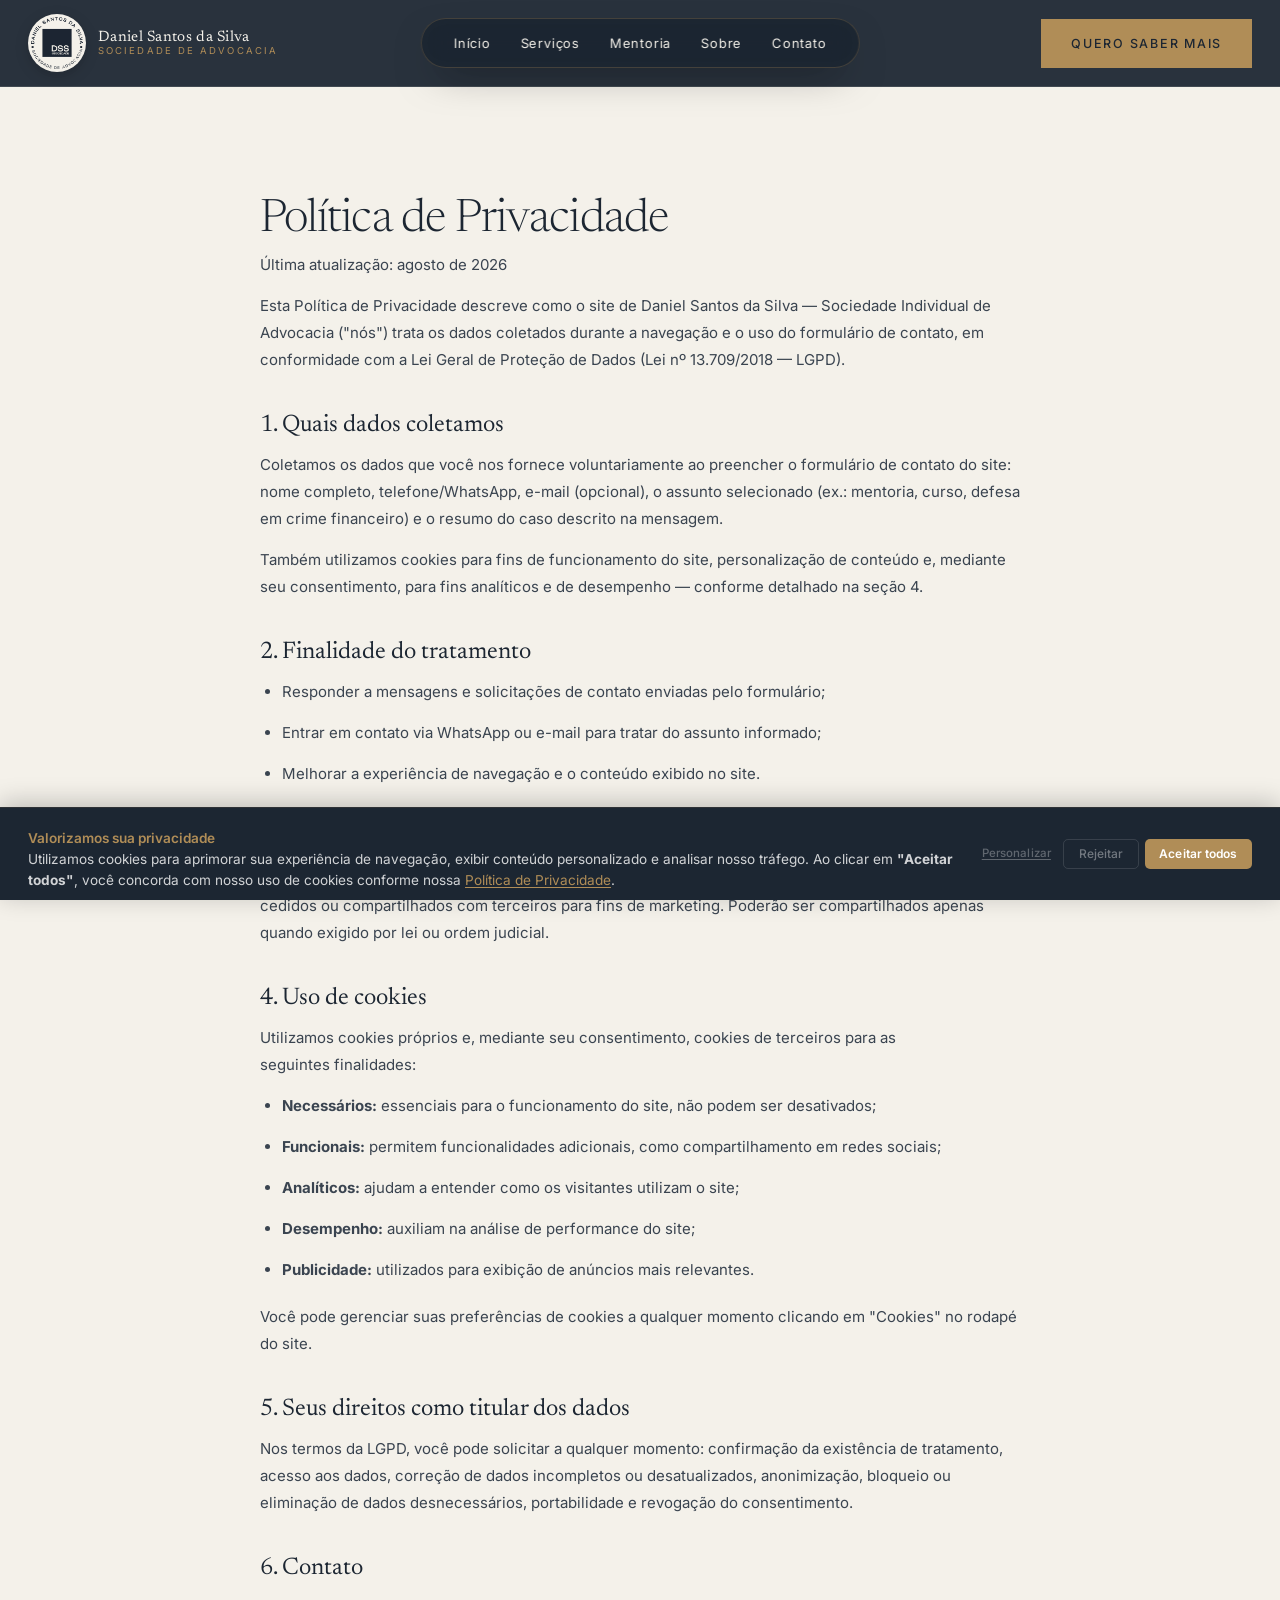
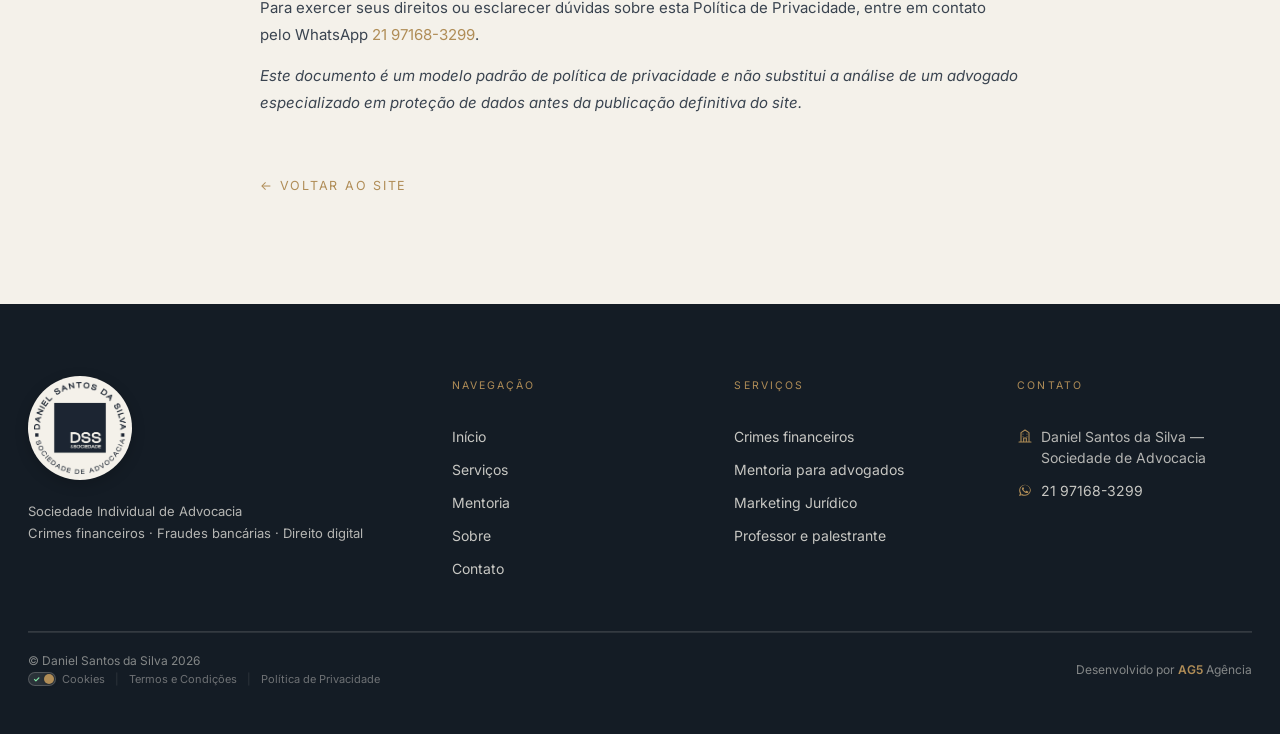
==== politica-de-privacidade.html @ ee77923a "LP Daniel Santos da Silva — versão inicial" ====
<!DOCTYPE html>
<html lang="pt-BR">
<head>
<meta charset="UTF-8">
<meta name="viewport" content="width=device-width, initial-scale=1">
<title>Política de Privacidade — Daniel Santos da Silva</title>
<meta name="description" content="Política de Privacidade e uso de cookies do site de Daniel Santos da Silva, advogado especialista em crimes financeiros.">
<meta name="robots" content="noindex, follow">
<link rel="preconnect" href="https://fonts.googleapis.com">
<link rel="preconnect" href="https://fonts.gstatic.com" crossorigin>
<link href="https://fonts.googleapis.com/css2?family=Newsreader:ital,opsz,wght@0,6..72,300;0,6..72,400;0,6..72,500;1,6..72,300;1,6..72,400&family=Inter:wght@300;400;500;600&display=swap" rel="stylesheet">
<link rel="icon" href="assets/favicon-dr-daniel-santos.ico">
<link rel="stylesheet" href="style.css">
<link rel="stylesheet" href="cookie-banner.css">
<style>
  .legal{padding:var(--pad-y) var(--pad-x);background:var(--paper)}
  .legal__wrap{max-width:760px;margin:0 auto}
  .legal__wrap h1{font-family:var(--serif);font-weight:300;font-size:clamp(30px,4vw,46px);letter-spacing:-.02em;margin:0 0 8px}
  .legal__updated{font-size:12.5px;color:var(--gray);margin:0 0 48px}
  .legal__wrap h2{font-family:var(--serif);font-weight:400;font-size:24px;margin:40px 0 14px}
  .legal__wrap p,.legal__wrap li{font-size:15px;line-height:1.8;color:var(--gray);margin:0 0 14px}
  .legal__wrap ul{padding-left:22px;margin:0 0 20px}
  .legal__wrap a{color:var(--gold)}
  .legal__back{display:inline-block;margin-top:48px;font-size:12.5px;letter-spacing:.14em;text-transform:uppercase;color:var(--gold)}
</style>
</head>
<body>

<header class="nav">
  <div class="nav__inner">
    <a class="brand" href="index.html">
      <span class="brand__mark"><img src="assets/logo-desktop-dr-daniel-santos.webp" alt="DSS &amp; Sociedade de Advocacia"></span>
      <span class="brand__text">
        <span class="brand__name">Daniel Santos da Silva</span>
        <span class="brand__sub">Sociedade de Advocacia</span>
      </span>
    </a>
    <nav class="nav__pill">
      <a href="index.html#topo">Início</a>
      <a href="index.html#servicos">Serviços</a>
      <a href="index.html#grade-mentoria">Mentoria</a>
      <a href="index.html#sobre">Sobre</a>
      <a href="index.html#contato">Contato</a>
    </nav>
    <a class="btn btn--gold-flat nav__cta" href="https://wa.me/5521971683299?text=Ol%C3%A1%2C%20vim%20atrav%C3%A9s%20do%20site%20e%20gostaria%20de%20saber%20mais." target="_blank" rel="noopener"><span>Quero saber mais</span></a>
    <button class="nav__toggle" type="button" aria-expanded="false" aria-controls="drawer" aria-label="Abrir menu"><span></span><span></span><span></span></button>
  </div>
</header>

<main>
<section class="legal">
  <div class="legal__wrap">
    <h1>Política de Privacidade</h1>
    <p class="legal__updated">Última atualização: agosto de 2026</p>

    <p>Esta Política de Privacidade descreve como o site de Daniel Santos da Silva — Sociedade Individual de Advocacia ("nós") trata os dados coletados durante a navegação e o uso do formulário de contato, em conformidade com a Lei Geral de Proteção de Dados (Lei nº 13.709/2018 — LGPD).</p>

    <h2>1. Quais dados coletamos</h2>
    <p>Coletamos os dados que você nos fornece voluntariamente ao preencher o formulário de contato do site: nome completo, telefone/WhatsApp, e-mail (opcional), o assunto selecionado (ex.: mentoria, curso, defesa em crime financeiro) e o resumo do caso descrito na mensagem.</p>
    <p>Também utilizamos cookies para fins de funcionamento do site, personalização de conteúdo e, mediante seu consentimento, para fins analíticos e de desempenho — conforme detalhado na seção 4.</p>

    <h2>2. Finalidade do tratamento</h2>
    <ul>
      <li>Responder a mensagens e solicitações de contato enviadas pelo formulário;</li>
      <li>Entrar em contato via WhatsApp ou e-mail para tratar do assunto informado;</li>
      <li>Melhorar a experiência de navegação e o conteúdo exibido no site.</li>
    </ul>

    <h2>3. Compartilhamento de dados</h2>
    <p>Os dados enviados pelo formulário de contato são tratados com sigilo profissional e não são vendidos, cedidos ou compartilhados com terceiros para fins de marketing. Poderão ser compartilhados apenas quando exigido por lei ou ordem judicial.</p>

    <h2>4. Uso de cookies</h2>
    <p>Utilizamos cookies próprios e, mediante seu consentimento, cookies de terceiros para as seguintes finalidades:</p>
    <ul>
      <li><strong>Necessários:</strong> essenciais para o funcionamento do site, não podem ser desativados;</li>
      <li><strong>Funcionais:</strong> permitem funcionalidades adicionais, como compartilhamento em redes sociais;</li>
      <li><strong>Analíticos:</strong> ajudam a entender como os visitantes utilizam o site;</li>
      <li><strong>Desempenho:</strong> auxiliam na análise de performance do site;</li>
      <li><strong>Publicidade:</strong> utilizados para exibição de anúncios mais relevantes.</li>
    </ul>
    <p>Você pode gerenciar suas preferências de cookies a qualquer momento clicando em "Cookies" no rodapé do site.</p>

    <h2>5. Seus direitos como titular dos dados</h2>
    <p>Nos termos da LGPD, você pode solicitar a qualquer momento: confirmação da existência de tratamento, acesso aos dados, correção de dados incompletos ou desatualizados, anonimização, bloqueio ou eliminação de dados desnecessários, portabilidade e revogação do consentimento.</p>

    <h2>6. Contato</h2>
    <p>Para exercer seus direitos ou esclarecer dúvidas sobre esta Política de Privacidade, entre em contato pelo WhatsApp <a href="https://wa.me/5521971683299?text=Ol%C3%A1%2C%20vim%20atrav%C3%A9s%20do%20site%20e%20gostaria%20de%20tirar%20uma%20d%C3%BAvida%20sobre%20meus%20dados." target="_blank" rel="noopener">21 97168-3299</a>.</p>

    <p><em>Este documento é um modelo padrão de política de privacidade e não substitui a análise de um advogado especializado em proteção de dados antes da publicação definitiva do site.</em></p>

    <a class="legal__back" href="index.html">&larr; Voltar ao site</a>
  </div>
</section>
</main>

<footer class="footer">
  <div class="wrap footer__grid">
    <div>
      <span class="brand__mark brand__mark--lg"><img src="assets/logo-desktop-dr-daniel-santos.webp" alt="DSS &amp; Sociedade de Advocacia"></span>
      <p>Sociedade Individual de Advocacia<br>Crimes financeiros · Fraudes bancárias · Direito digital</p>
    </div>
    <div class="footer-list">
      <p class="footer__label">Navegação</p>
      <a href="index.html#topo">Início</a>
      <a href="index.html#servicos">Serviços</a>
      <a href="index.html#grade-mentoria">Mentoria</a>
      <a href="index.html#sobre">Sobre</a>
      <a href="index.html#contato">Contato</a>
    </div>
    <div class="footer-list">
      <p class="footer__label">Serviços</p>
      <a href="index.html#servicos">Crimes financeiros</a>
      <a href="index.html#servicos">Mentoria para advogados</a>
      <a href="index.html#servicos">Marketing Jurídico</a>
      <a href="index.html#servicos">Professor e palestrante</a>
    </div>
    <div class="footer-contact">
      <p class="footer__label">Contato</p>
      <span class="footer-contact__item">
        <svg width="16" height="16" viewBox="0 0 24 24" fill="none" stroke="currentColor" stroke-width="1.6" stroke-linecap="round" stroke-linejoin="round" aria-hidden="true"><path d="M3 21h18M6 21V7l6-4 6 4v14M10 21v-6h4v6M9 9h.01M15 9h.01M9 13h.01M15 13h.01"/></svg>
        <span>Daniel Santos da Silva — Sociedade de Advocacia</span>
      </span>
      <a class="footer-contact__item" href="https://wa.me/5521971683299?text=Ol%C3%A1%2C%20vim%20atrav%C3%A9s%20do%20site%20e%20gostaria%20de%20agendar%20uma%20consulta%20jur%C3%ADdica." target="_blank" rel="noopener">
        <svg width="16" height="16" viewBox="0 0 24 24" fill="currentColor" aria-hidden="true"><path d="M17.6 6.3A8.7 8.7 0 0 0 12 4a8.8 8.8 0 0 0-7.6 13.2L3 21l3.9-1.3A8.8 8.8 0 0 0 12 20.7 8.7 8.7 0 0 0 20.7 12a8.7 8.7 0 0 0-3.1-5.7Zm-5.6 13a7.3 7.3 0 0 1-3.7-1l-.3-.2-2.2.7.7-2.1-.2-.3a7.3 7.3 0 1 1 5.7 2.9Zm4-5.5c-.2-.1-1.3-.6-1.5-.7-.2-.1-.3-.1-.5.1l-.7.8c-.1.2-.3.2-.5.1a6 6 0 0 1-1.8-1.1 6.6 6.6 0 0 1-1.2-1.5c-.1-.2 0-.4.1-.5l.4-.4.2-.4v-.4l-.7-1.6c-.2-.4-.4-.4-.5-.4h-.5c-.2 0-.4.1-.6.3-.2.2-.8.8-.8 1.9s.8 2.2 1 2.4c.1.1 1.7 2.6 4.1 3.6.6.2 1 .4 1.4.5.6.2 1.1.1 1.5.1.5-.1 1.3-.5 1.5-1 .2-.5.2-.9.1-1l-.4-.2Z"/></svg>
        <span>21 97168-3299</span>
      </a>
    </div>
  </div>
  <div class="wrap footer__credits">
    <div class="footer-credits-left">
      <span class="footer__copyright">© Daniel Santos da Silva 2026</span>
      <div class="footer-legal-links">
        <a href="#" id="ck-prefs-link" class="footer__cookie">
          <span id="cookie-toggle" class="footer__cookie-toggle active" aria-hidden="true">
            <span class="footer__cookie-check">✓</span>
            <span class="footer__cookie-cross">✕</span>
            <span id="cookie-toggle-dot" class="footer__cookie-dot"></span>
          </span>
          Cookies
        </a>
        <span class="footer-legal-sep" aria-hidden="true">|</span>
        <a href="termos-e-condicoes.html">Termos e Condições</a>
        <span class="footer-legal-sep" aria-hidden="true">|</span>
        <a href="politica-de-privacidade.html">Política de Privacidade</a>
      </div>
    </div>
    <div class="footer-credits-right">Desenvolvido por <a href="https://www.ag5agencia.com.br" target="_blank" rel="noopener">AG5</a> Agência</div>
  </div>
</footer>

<div class="drawer-overlay" id="drawer-overlay" hidden></div>
<aside class="drawer" id="drawer" aria-hidden="true">
  <div class="drawer__head">
    <span class="brand__mark"><img src="assets/logo-desktop-dr-daniel-santos.webp" alt="DSS &amp; Sociedade de Advocacia"></span>
    <button class="drawer__close" type="button" aria-label="Fechar menu">&times;</button>
  </div>
  <nav class="drawer__menu">
    <a href="index.html#topo">Início</a>
    <a href="index.html#servicos">Serviços</a>
    <a href="index.html#grade-mentoria">Mentoria</a>
    <a href="index.html#sobre">Sobre</a>
    <a href="index.html#contato">Contato</a>
    <a class="btn btn--gold drawer__cta" href="https://wa.me/5521971683299?text=Ol%C3%A1%2C%20vim%20atrav%C3%A9s%20do%20site%20e%20gostaria%20de%20saber%20mais." target="_blank" rel="noopener">Quero saber mais</a>
  </nav>
</aside>

<div id="ck-banner" class="ck-banner" role="dialog" aria-modal="true" aria-label="Aviso de cookies" aria-live="polite" aria-hidden="true">
  <div class="ck-banner__inner">
    <div class="ck-banner__content">
      <h2 class="ck-banner__title">Valorizamos sua privacidade</h2>
      <p class="ck-banner__text">
        Utilizamos cookies para aprimorar sua experiência de navegação, exibir conteúdo
        personalizado e analisar nosso tráfego. Ao clicar em <strong>"Aceitar todos"</strong>,
        você concorda com nosso uso de cookies conforme nossa
        <a href="politica-de-privacidade.html" class="ck-banner__link">Política de Privacidade</a>.
      </p>
    </div>
    <div class="ck-banner__actions">
      <button id="ck-customize" class="ck-btn ck-btn--ghost">Personalizar</button>
      <button id="ck-reject" class="ck-btn ck-btn--outline">Rejeitar</button>
      <button id="ck-accept-all" class="ck-btn ck-btn--primary">Aceitar todos</button>
    </div>
  </div>
</div>

<div id="ck-modal" class="ck-modal" role="dialog" aria-modal="true" aria-label="Personalizar preferências de cookies" aria-hidden="true">
  <div class="ck-modal__overlay" id="ck-modal-overlay"></div>
  <div class="ck-modal__box">

    <div class="ck-modal__header">
      <h2 class="ck-modal__title">Personalizar preferências de consentimento</h2>
      <button class="ck-modal__close" id="ck-modal-close" aria-label="Fechar modal">
        <svg width="18" height="18" viewBox="0 0 24 24" fill="none" aria-hidden="true">
          <path d="M18 6L6 18M6 6l12 12" stroke="currentColor" stroke-width="2" stroke-linecap="round" stroke-linejoin="round" />
        </svg>
      </button>
    </div>

    <div class="ck-modal__body">
      <p class="ck-modal__intro">
        Utilizamos cookies para ajudar você a navegar com eficiência e executar certas funções.
        Os cookies classificados como <strong>"Necessário"</strong> são essenciais para o
        funcionamento básico do site e não podem ser desativados.
      </p>

      <div class="ck-category">
        <div class="ck-category__header">
          <div class="ck-category__info">
            <h3 class="ck-category__name">Necessário</h3>
            <p class="ck-category__desc">Essenciais para o funcionamento do site. Não armazenam dados pessoalmente identificáveis.</p>
          </div>
          <span class="ck-category__badge">Sempre ativo</span>
        </div>
      </div>

      <div class="ck-category">
        <div class="ck-category__header">
          <div class="ck-category__info">
            <h3 class="ck-category__name">Funcional</h3>
            <p class="ck-category__desc">Ajudam a executar funcionalidades como compartilhamento em mídia social e recursos de terceiros.</p>
          </div>
          <label class="ck-toggle" aria-label="Ativar cookies funcionais">
            <input type="checkbox" id="ck-functional" name="functional">
            <span class="ck-toggle__slider"></span>
          </label>
        </div>
      </div>

      <div class="ck-category">
        <div class="ck-category__header">
          <div class="ck-category__info">
            <h3 class="ck-category__name">Analítico</h3>
            <p class="ck-category__desc">Usados para entender como os visitantes interagem com o site (visitantes, taxa de rejeição, etc.).</p>
          </div>
          <label class="ck-toggle" aria-label="Ativar cookies analíticos">
            <input type="checkbox" id="ck-analytics" name="analytics">
            <span class="ck-toggle__slider"></span>
          </label>
        </div>
      </div>

      <div class="ck-category">
        <div class="ck-category__header">
          <div class="ck-category__info">
            <h3 class="ck-category__name">Desempenho</h3>
            <p class="ck-category__desc">Analisam índices de desempenho do site para oferecer melhor experiência ao visitante.</p>
          </div>
          <label class="ck-toggle" aria-label="Ativar cookies de desempenho">
            <input type="checkbox" id="ck-performance" name="performance">
            <span class="ck-toggle__slider"></span>
          </label>
        </div>
      </div>

      <div class="ck-category">
        <div class="ck-category__header">
          <div class="ck-category__info">
            <h3 class="ck-category__name">Publicidade</h3>
            <p class="ck-category__desc">Entregam anúncios personalizados com base nas páginas visitadas anteriormente.</p>
          </div>
          <label class="ck-toggle" aria-label="Ativar cookies de publicidade">
            <input type="checkbox" id="ck-advertising" name="advertising">
            <span class="ck-toggle__slider"></span>
          </label>
        </div>
      </div>

    </div>

    <div class="ck-modal__footer">
      <button id="ck-modal-reject" class="ck-btn ck-btn--outline">Rejeitar</button>
      <button id="ck-modal-save" class="ck-btn ck-btn--ghost">Salvar Preferências</button>
      <button id="ck-modal-accept-all" class="ck-btn ck-btn--primary">Aceitar todos</button>
    </div>

  </div>
</div>

<div class="obj-modal" id="obj-modal" aria-hidden="true">
  <div class="obj-modal__overlay" id="obj-modal-overlay"></div>
  <div class="obj-modal__box" role="dialog" aria-modal="true" aria-labelledby="obj-modal-q">
    <button class="obj-modal__close" id="obj-modal-close" aria-label="Fechar">
      <svg viewBox="0 0 24 24" fill="none" stroke="currentColor" stroke-width="2" stroke-linecap="round" width="16" height="16" aria-hidden="true"><path d="M18 6L6 18M6 6l12 12"/></svg>
    </button>
    <span class="obj-modal__mark" aria-hidden="true">?</span>
    <p class="obj-modal__q" id="obj-modal-q"></p>
    <span class="obj-modal__lbl">Resposta direta</span>
    <p class="obj-modal__a" id="obj-modal-a"></p>
  </div>
</div>

<div class="wa-premium-container">
  <div id="wa-message-bubble" class="wa-bubble">
    <button class="wa-close" id="wa-close-btn" aria-label="Fechar balão de mensagem">
      <svg viewBox="0 0 24 24" fill="none" stroke="currentColor" stroke-width="2.5" stroke-linecap="round" width="14" height="14" aria-hidden="true"><path d="M18 6L6 18M6 6l12 12"/></svg>
    </button>
    <div class="wa-content">
      <div class="wa-header">
        <div class="wa-avatar-wrapper">
          <img src="assets/daniel-santos-advogado-retrato-perfil-estudio.webp" alt="Dr. Daniel Santos" class="wa-avatar" width="48" height="48">
        </div>
        <div class="wa-info">
          <span class="wa-name">Dr. Daniel Santos</span>
        </div>
      </div>
      <div id="wa-typing" class="wa-typing">
        <span></span><span></span><span></span>
      </div>
      <div id="wa-real-message" class="wa-message-text" style="display:none;">
        <p>Olá! Estamos à disposição para esclarecer suas dúvidas. <strong>Atendimento humanizado.</strong></p>
      </div>
    </div>
  </div>

  <a href="https://wa.me/5521971683299?text=Ol%C3%A1%2C%20vim%20atrav%C3%A9s%20do%20site%20e%20gostaria%20de%20agendar%20uma%20consulta%20jur%C3%ADdica."
     class="wa-float-btn" target="_blank" rel="noopener noreferrer"
     id="wa-main-btn" aria-label="Fale conosco pelo WhatsApp">
    <svg viewBox="0 0 24 24" fill="currentColor" aria-hidden="true" width="30" height="30">
      <path d="M17.472 14.382c-.297-.149-1.758-.867-2.03-.967-.273-.099-.471-.148-.67.15-.197.297-.767.966-.94 1.164-.173.199-.347.223-.644.075-.297-.15-1.255-.463-2.39-1.475-.883-.788-1.48-1.761-1.653-2.059-.173-.297-.018-.458.13-.606.134-.133.298-.347.446-.52.149-.174.198-.298.298-.497.099-.198.05-.371-.025-.52-.075-.149-.669-1.612-.916-2.207-.242-.579-.487-.5-.669-.51-.173-.008-.371-.01-.57-.01-.198 0-.52.074-.792.372-.272.297-1.04 1.016-1.04 2.479 0 1.462 1.065 2.875 1.213 3.074.149.198 2.096 3.2 5.077 4.487.709.306 1.262.489 1.694.625.712.227 1.36.195 1.871.118.571-.085 1.758-.719 2.006-1.413.248-.694.248-1.289.173-1.413-.074-.124-.272-.198-.57-.347m-5.421 7.403h-.004a9.87 9.87 0 01-5.031-1.378l-.361-.214-3.741.982.998-3.648-.235-.374a9.86 9.86 0 01-1.51-5.26c.001-5.45 4.436-9.884 9.888-9.884 2.64 0 5.122 1.03 6.988 2.898a9.825 9.825 0 012.893 6.994c-.003 5.45-4.437 9.884-9.885 9.884m8.413-18.297A11.815 11.815 0 0012.05 0C5.495 0 .16 5.335.157 11.892c0 2.096.547 4.142 1.588 5.945L.057 24l6.305-1.654a11.882 11.882 0 005.683 1.448h.005c6.554 0 11.89-5.335 11.893-11.893a11.821 11.821 0 00-3.48-8.413z"/>
    </svg>
    <span class="wa-badge" id="wa-notification" aria-hidden="true">1</span>
  </a>
</div>

<script src="script.js"></script>
<script src="cookie-banner.js" defer></script>
</body>
</html>
---- style.css ----
:root{
  --ink:#1c2632;
  --ink-deep:#141c25;
  --paper:#F4F1EA;
  --gold:#B08D57;
  --gray:#3A4450;
  --white:#fff;
  --wrap:1280px;
  --pad-y:110px;
  --pad-x:28px;
  --serif:"Newsreader",Georgia,serif;
  --sans:"Inter",system-ui,-apple-system,sans-serif;
  --ease:cubic-bezier(.16,1,.3,1);
}
*,*::before,*::after{box-sizing:border-box}
html{scroll-behavior:smooth;scrollbar-width:thin;scrollbar-color:var(--gold) var(--ink)}
::-webkit-scrollbar{width:10px}
::-webkit-scrollbar-track{background:var(--ink)}
::-webkit-scrollbar-thumb{background:var(--gold);border:2px solid var(--ink);border-radius:999px}
::-webkit-scrollbar-thumb:hover{background:#c9a876}
::-webkit-scrollbar-button{display:none;height:0;width:0}
body{margin:0;background:var(--paper);color:var(--ink);font-family:var(--sans);font-size:16px;-webkit-font-smoothing:antialiased;text-wrap:pretty}
img{max-width:100%;display:block}
a{color:var(--gold);text-decoration:none;transition:color .25s ease}
a:hover{color:#8f6f3f}
::selection{background:var(--gold);color:#fff}
.wrap{max-width:var(--wrap);margin:0 auto;width:100%}

/* ---------- reveal ---------- */
[data-reveal]{opacity:0;transform:translateY(28px);transition:opacity .55s ease-out,transform .55s ease-out;will-change:transform,opacity}
[data-reveal].is-in{opacity:1;transform:none}
@keyframes heroUp{from{opacity:0;transform:translateY(24px)}to{opacity:1;transform:none}}
@keyframes heroImg{from{opacity:0;transform:scale(.96)}to{opacity:1;transform:scale(1)}}
@keyframes heroImgShift{from{opacity:0;transform:translateX(-16%) translateY(26px)}to{opacity:1;transform:translateX(-16%) translateY(0)}}
@keyframes heroSweep{from{transform:translateX(-140%) skewX(-12deg)}to{transform:translateX(220%) skewX(-12deg)}}
@media (prefers-reduced-motion:reduce){
  html{scroll-behavior:auto}
  *{animation:none!important;transition:none!important}
  [data-reveal]{opacity:1;transform:none}
}

/* ---------- type ---------- */
.eyebrow{font-size:11px;letter-spacing:.32em;text-transform:uppercase;color:var(--gold);margin:0 0 22px}
.h2{font-family:var(--serif);font-weight:300;font-size:clamp(34px,4.2vw,60px);line-height:1.05;letter-spacing:-.02em;margin:0}
.h2--xl{font-size:clamp(36px,4.4vw,64px);letter-spacing:-.025em;margin-bottom:26px}
.body{font-size:15.5px;line-height:1.8;color:var(--gray);margin:28px 0 0;max-width:46ch}
.body--light{color:rgba(244,241,234,.72);margin:0 0 18px}

/* ---------- buttons ---------- */
.btn{display:inline-block;position:relative;overflow:hidden;font-size:12.5px;letter-spacing:.14em;text-transform:uppercase;padding:17px 30px;font-weight:500;border:0;cursor:pointer;transition:background .3s ease,color .3s ease,border-color .3s ease}
.btn--gold{background:var(--gold);color:var(--ink)}
.btn--gold::before{content:"";position:absolute;inset:0;background:var(--paper);transform:translateX(-102%);transition:transform .4s var(--ease);z-index:0}
.btn--gold{isolation:isolate}
.btn--gold:hover::before{transform:translateX(0)}
.btn--gold:hover{color:var(--ink)}
.btn--gold-flat{background:var(--gold);color:var(--ink);display:inline-flex;align-items:center;gap:10px}
.btn--gold-flat:hover{color:var(--ink)}
.btn--gold-flat svg{transition:transform .3s var(--ease)}
.btn--gold-flat:hover svg{transform:translateX(4px)}
.btn--dark{background:var(--ink);color:var(--paper);padding:16px 28px}
.btn--dark:hover{background:var(--gold);color:var(--ink)}
.btn--outline-light{border:1px solid rgba(244,241,234,.3);color:var(--paper)}
.btn--outline-light:hover{border-color:var(--gold);color:var(--gold)}
.btn--outline-dark{border:1px solid rgba(28,38,50,.3);color:var(--ink);padding:16px 28px}
.btn--outline-dark:hover{border-color:var(--gold);color:var(--gold)}
.btn--ghost-gold{border:1px solid var(--gold);color:var(--gold);font-size:12px;padding:10px 18px}
.btn--ghost-gold:hover{background:var(--gold);color:var(--ink)}
.btn--block{width:100%;text-align:center}
.btn-row{display:flex;flex-wrap:wrap;gap:14px}

/* ---------- nav (pill flutuante) ---------- */
.nav{position:sticky;top:0;z-index:50;background:rgba(28,38,50,.94);backdrop-filter:blur(10px);border-bottom:1px solid rgba(244,241,234,.12)}
.nav__inner{position:relative;display:flex;align-items:center;justify-content:space-between;gap:20px;max-width:var(--wrap);margin:0 auto;padding:14px var(--pad-x)}
.brand{display:flex;align-items:center;gap:12px;color:var(--paper);pointer-events:auto}
.brand:hover{color:var(--paper)}
.brand__mark{display:block;width:58px;height:58px;border-radius:50%;background:var(--paper);padding:3px;flex:none;box-shadow:0 4px 14px rgba(0,0,0,.18)}
.brand__mark img{width:100%;height:100%;object-fit:contain}
.brand__mark--lg{width:104px;height:104px;padding:6px;margin-bottom:20px}
.brand__text{display:flex;flex-direction:column;line-height:1.15}
.brand__name{font-family:var(--serif);font-size:15px;letter-spacing:.02em}
.brand__sub{font-size:9.5px;letter-spacing:.22em;text-transform:uppercase;color:var(--gold)}
.nav__pill{position:absolute;left:50%;top:50%;transform:translate(-50%,-50%);display:flex;align-items:center;gap:30px;background:rgba(28,38,50,.86);backdrop-filter:blur(14px);border:1px solid rgba(176,141,87,.28);border-radius:999px;padding:14px 32px;box-shadow:0 16px 40px -16px rgba(0,0,0,.5);pointer-events:auto}
.nav__pill a{position:relative;color:var(--paper);font-size:13px;letter-spacing:.06em;padding:2px 0}
.nav__pill a::after{content:"";position:absolute;left:0;right:100%;bottom:-2px;height:1px;background:var(--gold);transition:right .3s var(--ease)}
.nav__pill a:hover::after{right:0}
.nav__pill a:hover{color:var(--gold)}
.nav__cta{pointer-events:auto;flex:none}
.nav__toggle{display:none;flex-direction:column;gap:5px;background:none;border:0;padding:8px;cursor:pointer;pointer-events:auto}
.nav__toggle span{display:block;width:24px;height:1.5px;background:var(--paper);transition:transform .3s var(--ease),opacity .2s ease}
.nav__toggle[aria-expanded="true"] span:nth-child(1){transform:translateY(6.5px) rotate(45deg)}
.nav__toggle[aria-expanded="true"] span:nth-child(2){opacity:0}
.nav__toggle[aria-expanded="true"] span:nth-child(3){transform:translateY(-6.5px) rotate(-45deg)}

/* ---------- drawer (menu mobile) ---------- */
.drawer-overlay{position:fixed;inset:0;background:rgba(20,28,37,.6);backdrop-filter:blur(2px);z-index:9998;opacity:0;transition:opacity .35s ease}
.drawer-overlay.is-open{opacity:1}
.drawer{position:fixed;top:0;right:0;bottom:0;width:min(340px,84vw);background:var(--ink);z-index:9999;display:flex;flex-direction:column;transform:translateX(100%);transition:transform .4s var(--ease);box-shadow:-24px 0 48px rgba(0,0,0,.28)}
.drawer.is-open{transform:translateX(0)}
.drawer__head{display:flex;align-items:center;justify-content:space-between;padding:24px var(--pad-x);border-bottom:1px solid rgba(244,241,234,.14)}
.drawer__close{background:none;border:0;color:var(--paper);font-size:30px;line-height:1;cursor:pointer;padding:4px 8px;transition:color .25s ease}
.drawer__close:hover{color:var(--gold)}
.drawer__menu{display:flex;flex-direction:column;padding:12px var(--pad-x) 32px;overflow-y:auto}
.drawer__menu a{color:var(--paper);font-size:16px;letter-spacing:.03em;padding:16px 0;border-bottom:1px solid rgba(244,241,234,.1);opacity:.82;transition:opacity .25s ease,color .25s ease}
.drawer__menu a:hover{opacity:1;color:var(--gold)}
.drawer__cta{margin-top:22px;text-align:center;border:0}
body.drawer-open{overflow:hidden}
@media (min-width:1025px){
  .drawer,.drawer-overlay{display:none}
}

/* ---------- hero ---------- */
.hero{position:relative;background:linear-gradient(135deg, rgba(28, 38, 50, 0.82) 0%, rgba(20, 28, 37, 0.65) 100%), url("assets/hero-bg-luxury.png") center/cover no-repeat;color:var(--paper);padding:48px var(--pad-x) 64px;overflow:hidden;min-height:calc(100vh - 73px);display:flex;align-items:center}
.hero__noise{position:absolute;inset:0;pointer-events:none;opacity:.05;mix-blend-mode:overlay;background-image:url("data:image/svg+xml,%3Csvg xmlns='http://www.w3.org/2000/svg' width='120' height='120'%3E%3Cfilter id='n'%3E%3CfeTurbulence type='fractalNoise' baseFrequency='0.9' numOctaves='2' stitchTiles='stitch'/%3E%3C/filter%3E%3Crect width='100%25' height='100%25' filter='url(%23n)'/%3E%3C/svg%3E")}
.hero__ring{position:absolute;border-radius:50%;pointer-events:none}
.hero__ring--lg{top:-140px;right:-120px;width:520px;height:520px;border:1px solid rgba(176,141,87,.18)}
.hero__ring--sm{top:-60px;right:-40px;width:340px;height:340px;border:1px solid rgba(176,141,87,.12)}
.hero__num{position:absolute;left:-.04em;bottom:-.18em;font-family:var(--serif);font-weight:600;font-size:clamp(110px,15vw,200px);line-height:1;letter-spacing:-.04em;color:transparent;-webkit-text-stroke:1px rgba(176,141,87,.14);pointer-events:none;user-select:none}
.hero__inner{position:relative;width:100%}
.hero__grid{display:grid;grid-template-columns:minmax(0,1.3fr) minmax(0,.7fr);gap:0;align-items:center;min-height:min(560px,calc(100vh - 210px))}
.hero__copy{display:flex;flex-direction:column;justify-content:center;transform:translateX(7%)}
.hero__badge{animation:heroUp .7s cubic-bezier(.22,1,.36,1) both;align-self:flex-start;display:inline-block;width:fit-content;border:1px solid rgba(176,141,87,.45);color:var(--gold);font-size:10.5px;font-weight:600;letter-spacing:.16em;text-transform:uppercase;padding:7px 16px;border-radius:4px;margin-bottom:22px}
.hero__title{animation:heroUp .8s cubic-bezier(.22,1,.36,1) 60ms both;font-family:var(--serif);font-weight:300;font-size:clamp(38px,4.6vw,68px);line-height:.98;letter-spacing:-.03em;margin:0;max-width:16ch;display:flex;flex-direction:column}
.hero__title-ln--it{font-style:italic;font-weight:400;color:var(--gold)}
@supports (background-clip:text) or (-webkit-background-clip:text){
  .hero__title-ln--it{background:linear-gradient(100deg,var(--paper) 35%,var(--gold) 78%);-webkit-background-clip:text;background-clip:text;color:transparent}
}
.hero__desc{animation:heroUp .7s cubic-bezier(.22,1,.36,1) 130ms both;font-size:16px;line-height:1.6;color:rgba(244,241,234,.86);max-width:48ch;margin:20px 0 0;padding-left:18px;border-left:2px solid var(--gold)}
.hero__tags{display:flex;flex-wrap:wrap;gap:10px;list-style:none;margin:26px 0 0;padding:0}
.hero__tags li{font-family:var(--serif);font-style:italic;font-size:13px;letter-spacing:.03em;color:var(--gold);padding:7px 18px;border:1px solid rgba(176,141,87,.4);border-radius:999px;transition:background .3s ease,color .3s ease,border-color .3s ease}
.hero__tags li:hover{background:var(--gold);color:var(--ink);border-color:var(--gold)}
.hero__copy .btn-row{margin-top:30px}
.hero__figure{position:relative;margin:0;height:100%;min-height:380px;filter:drop-shadow(0 50px 60px rgba(0,0,0,.55)) drop-shadow(0 20px 26px rgba(0,0,0,.4));animation:heroImgShift 1s var(--ease) 260ms both}
.hero__glow{position:absolute;inset:-46px -26px -26px 24px;background:radial-gradient(closest-side,rgba(176,141,87,.5),transparent 72%);filter:blur(22px);pointer-events:none;z-index:0}
.hero__frame{position:absolute;inset:18px -18px -18px 18px;border:1px solid rgba(176,141,87,.5);z-index:1;clip-path:polygon(0 0,100% 0,100% 100%,28px 100%,0 calc(100% - 28px))}
.hero__frame::after{content:"";position:absolute;inset:0;box-shadow:inset 0 0 0 1px rgba(176,141,87,.15);clip-path:inherit}
.hero__frame--in{inset:26px -10px -10px 26px;border-color:rgba(176,141,87,.25)}
.hero__corner{position:absolute;left:26px;bottom:-10px;width:28px;height:28px;border-left:1px solid rgba(176,141,87,.6);border-bottom:1px solid rgba(176,141,87,.6);z-index:1;pointer-events:none}
.hero__ph{position:absolute;inset:18px -18px -18px 18px;z-index:1;overflow:hidden;clip-path:polygon(0 0,100% 0,100% 100%,32px 100%,0 calc(100% - 32px))}
.hero__ph::before{content:"";position:absolute;inset:0;z-index:2;pointer-events:none;background:radial-gradient(120% 100% at 50% 20%,transparent 55%,rgba(20,28,37,.45) 100%),linear-gradient(160deg,rgba(24,56,110,.32),rgba(24,56,110,.14))}
.hero__ph::after{content:"";position:absolute;inset:0;z-index:2;pointer-events:none;opacity:.08;mix-blend-mode:overlay;background-image:url("data:image/svg+xml,%3Csvg xmlns='http://www.w3.org/2000/svg' width='120' height='120'%3E%3Cfilter id='n'%3E%3CfeTurbulence type='fractalNoise' baseFrequency='0.9' numOctaves='2' stitchTiles='stitch'/%3E%3C/filter%3E%3Crect width='100%25' height='100%25' filter='url(%23n)'/%3E%3C/svg%3E")}
.hero__sweep{position:absolute;inset:0;z-index:3;pointer-events:none;width:40%;background:linear-gradient(100deg,transparent,rgba(244,241,234,.22) 45%,rgba(176,141,87,.3) 50%,rgba(244,241,234,.22) 55%,transparent);animation:heroSweep 1.6s cubic-bezier(.65,0,.35,1) 900ms 1 both}
.hero__figure img{position:relative;z-index:1;display:block;width:100%;height:100%;min-height:380px;object-fit:cover;object-position:58% 20%;filter:saturate(.4) contrast(1.14) brightness(.9);transition:transform 1.2s var(--ease),filter .8s ease}
.hero__figure:hover img{filter:saturate(.5) contrast(1.14) brightness(.98)}
.hero__cap{position:absolute;left:0;bottom:-34px;z-index:1;font-size:10.5px;letter-spacing:.16em;text-transform:uppercase;color:rgba(244,241,234,.5);display:flex;align-items:baseline;gap:8px}
.hero__cap span{color:var(--gold);font-family:var(--serif);font-style:italic;font-size:13px;letter-spacing:0;text-transform:none}

/* ---------- sections ---------- */
.section{padding:var(--pad-y) var(--pad-x)}
.divider-wrap{padding:0 var(--pad-x)}
.divider{height:1px;background:linear-gradient(90deg,transparent,rgba(176,141,87,.4) 50%,transparent)}
.section--paper{background:var(--paper)}
.section--dark{background:var(--ink);color:var(--paper)}
.section__head{display:flex;flex-wrap:wrap;gap:24px;align-items:flex-end;justify-content:space-between;border-bottom:1px solid rgba(244,241,234,.16);padding-bottom:34px}
.section__head .eyebrow{margin:0}
.section__head--paper{border:0;padding:0;margin-bottom:50px}
.section__head--paper .h2{max-width:16ch}
.section__note{font-size:13px;line-height:1.7;color:var(--gray);margin:0;max-width:34ch}
.section__note strong{color:var(--ink)}
.section__foot{margin:34px 0 0;font-size:13px;color:var(--gray)}
.section__foot a{border-bottom:1px solid rgba(176,141,87,.5)}
.split{display:grid;align-items:start;gap:80px}
.split--a{grid-template-columns:minmax(0,.85fr) minmax(0,1.15fr)}
.split--b{grid-template-columns:minmax(0,.6fr) minmax(0,1.4fr);gap:72px}
.split--c{grid-template-columns:minmax(0,.85fr) minmax(0,1.15fr);gap:64px;align-items:center}
.split--d{grid-template-columns:minmax(0,1fr) minmax(0,1fr)}

/* ---------- dor & solução (split full-bleed) ---------- */
.ds{position:relative;display:grid;grid-template-columns:1fr 1fr;min-height:460px}
.ds__half{position:relative;overflow:hidden;display:flex;align-items:flex-end}
.ds__bg{position:absolute;inset:0;width:100%;height:100%;object-fit:cover;transition:transform 1.2s var(--ease)}
.ds__half--problem .ds__bg{filter:saturate(.3) contrast(1.12) brightness(.62)}
.ds__half--solution .ds__bg{filter:saturate(.4) contrast(1.08) brightness(.7) sepia(.06)}
.ds__half:hover .ds__bg{transform:scale(1.015)}
.ds__half[data-reveal]{transform:translateY(12px)}
.ds__half[data-reveal].is-in{transform:none}
.ds__scrim{position:absolute;inset:0;pointer-events:none}
.ds__half--problem .ds__scrim{background:linear-gradient(0deg,rgba(20,28,37,.95) 5%,rgba(20,28,37,.55) 55%,rgba(28,26,25,.25) 100%)}
.ds__half--solution .ds__scrim{background:linear-gradient(0deg,rgba(20,28,37,.95) 5%,rgba(28,38,50,.5) 55%,rgba(20,28,37,.15) 100%)}
.ds__content{position:relative;z-index:1;padding:40px 44px;max-width:500px}
.ds__half--problem .ds__content{padding-bottom:64px}
.ds__tag{display:inline-block;font-size:10.5px;font-weight:700;letter-spacing:.16em;text-transform:uppercase;padding:6px 15px;border-radius:999px;margin-bottom:20px}
.ds__tag--problem{color:#e7a894;background:rgba(161,75,61,.22)}
.ds__tag--solution{color:var(--gold);background:rgba(176,141,87,.18)}
.ds__title{font-family:var(--serif);font-weight:300;font-size:clamp(28px,3vw,42px);line-height:1.12;letter-spacing:-.01em;margin:0 0 18px;color:var(--paper)}
.ds__text{font-size:15px;line-height:1.75;color:rgba(244,241,234,.75);margin:0;max-width:44ch}
.ds__list{list-style:none;margin:0;padding:0;display:flex;flex-direction:column;gap:14px}
.ds__list li{position:relative;padding-left:22px;font-size:15px;line-height:1.65;color:rgba(244,241,234,.85)}
.ds__list li::before{content:"";position:absolute;left:0;top:8px;width:7px;height:7px;border-radius:50%;background:var(--gold)}
.ds__pivot{position:absolute;left:50%;top:50%;z-index:3;transform:translate(-50%,-50%);display:flex;align-items:center;justify-content:center;pointer-events:none}
.ds__pivot-arrow{position:relative;flex:none;width:60px;height:60px;display:flex;align-items:center;justify-content:center;border-radius:50%;background:linear-gradient(150deg,var(--ink-deep),var(--ink));border:1px solid rgba(176,141,87,.45);box-shadow:0 16px 34px -10px rgba(0,0,0,.65),inset 0 0 0 1px rgba(176,141,87,.08);color:var(--gold);font-family:var(--serif);font-style:italic;font-size:22px;letter-spacing:-3px}
.ds__pivot-arrow::before{content:"";position:absolute;inset:-7px;border-radius:50%;border:1px solid rgba(176,141,87,.2)}

/* ---------- services (bento mosaic) ---------- */
.bento{display:grid;grid-template-columns:repeat(4,1fr);grid-template-rows:repeat(2,minmax(180px,auto));gap:16px;margin-top:8px}
.bento__tile{position:relative;overflow:hidden;display:flex;flex-direction:column;justify-content:flex-end;padding:32px;background:rgba(244,241,234,.03);border:1px solid rgba(244,241,234,.12);transition:background .4s ease,border-color .4s ease,transform .4s var(--ease)}
.bento__tile:hover{background:rgba(244,241,234,.06);border-color:rgba(176,141,87,.4);transform:translateY(-4px)}
.bento__tile--lg{grid-column:span 2;grid-row:span 2}
.bento__tile--gold{grid-column:span 2;background:linear-gradient(150deg,rgba(176,141,87,.16),rgba(176,141,87,.04));border-color:rgba(176,141,87,.3)}
.bento__tile--gold:hover{background:linear-gradient(150deg,rgba(176,141,87,.24),rgba(176,141,87,.08))}
.bento__num{position:absolute;top:24px;right:28px;font-family:var(--serif);font-size:15px;color:rgba(176,141,87,.55)}
.bento__title{font-family:var(--serif);font-weight:400;font-size:clamp(20px,1.7vw,27px);line-height:1.2;margin:0 0 12px;max-width:22ch}
.bento__tile--lg .bento__title{font-size:clamp(26px,2.4vw,36px);max-width:16ch}
.bento__text{font-size:14px;line-height:1.7;color:rgba(244,241,234,.62);margin:0;max-width:40ch}
.bento__tile--lg .bento__text{font-size:15px;max-width:44ch}
.bento__arw{position:absolute;bottom:26px;right:28px;width:38px;height:38px;display:flex;align-items:center;justify-content:center;border-radius:50%;border:1px solid rgba(176,141,87,.35);color:var(--gold);font-size:16px;opacity:0;transform:translate(-6px,6px);transition:opacity .35s ease,transform .35s var(--ease)}
.bento__tile--has-bg{position:relative}
.bento__bg{position:absolute;inset:0;z-index:0;overflow:hidden}
.bento__bg img{width:100%;height:100%;object-fit:cover;opacity:.28;filter:contrast(1.1) brightness(.9);transition:transform .6s var(--ease),opacity .6s ease}
.bento__tile--has-bg:hover .bento__bg img{transform:scale(1.015);opacity:.34}
.bento__tile--has-bg::after{content:"";position:absolute;inset:0;z-index:1;background:linear-gradient(180deg,rgba(20,28,37,.3) 0%,rgba(20,28,37,.94) 82%);pointer-events:none}
.bento__tile--has-bg .bento__num,.bento__tile--has-bg .bento__title,.bento__tile--has-bg .bento__text,.bento__tile--has-bg .bento__arw{position:relative;z-index:2}

/* ---------- grade da mentoria ---------- */
.curr{display:grid;grid-template-columns:1fr 1fr;gap:56px 64px;margin-top:12px}
.curr__item{display:flex;gap:24px;padding-top:36px;border-top:1px solid rgba(244,241,234,.16)}
.curr__num{flex:none;font-family:var(--serif);font-size:22px;color:var(--gold)}
.curr__lbl{display:block;font-size:10.5px;letter-spacing:.2em;text-transform:uppercase;color:var(--gold);margin-bottom:8px}
.curr__title{font-family:var(--serif);font-weight:300;font-size:clamp(21px,1.9vw,26px);line-height:1.25;margin:0 0 12px;color:var(--paper)}
.curr__text{font-size:14.5px;line-height:1.75;color:rgba(244,241,234,.65);margin:0}
.curr__tags{list-style:none;display:flex;flex-wrap:wrap;gap:6px;margin:16px 0 0;padding:0}
.curr__tags li{font-size:12px;color:rgba(244,241,234,.55)}
.curr__tags li:not(:last-child)::after{content:"·";margin-left:6px;color:rgba(176,141,87,.4)}

/* ---------- dossiê (registros) ---------- */
.dossie{background:var(--paper);padding:64px 0}
.dossie__head{padding:0 var(--pad-x);margin-bottom:32px}
.dossie__head .h2{max-width:20ch}
.dossie__grid{padding:0 var(--pad-x);display:grid;grid-template-columns:repeat(3,1fr);gap:24px}
.dossie__file{position:relative;margin:0;display:flex;flex-direction:column}
.dossie__tag{display:inline-flex;align-self:flex-start;align-items:center;gap:8px;font-family:var(--serif);font-style:italic;font-size:12.5px;color:var(--gold);border:1px solid rgba(176,141,87,.4);padding:5px 12px;margin-bottom:14px;background:var(--paper)}
.dossie__tag::before{content:"";width:5px;height:5px;border-radius:50%;background:var(--gold)}
.dossie__frame{position:relative;overflow:hidden;height:228px;border:1px solid rgba(28,38,50,.12);box-shadow:8px 8px 0 rgba(28,38,50,.06)}
.dossie__frame img{width:100%;height:100%;object-fit:cover;filter:grayscale(1) contrast(1.08) brightness(.92);transition:transform 1.1s var(--ease),filter .7s ease}
.dossie__frame img.pos-low{object-position:50% 30%}
.dossie__file:hover .dossie__frame img{transform:scale(1.045);filter:grayscale(0) saturate(.7) contrast(1.04) brightness(.98)}
.dossie__file figcaption{margin-top:14px;font-size:13px;line-height:1.5;color:var(--gray)}

/* ---------- sobre (perfil editorial) ---------- */
.profile{position:relative;display:grid;grid-template-columns:minmax(0,.85fr) minmax(0,1.15fr);background:var(--ink);color:var(--paper);min-height:640px}
.profile__pic{position:relative;margin:0;overflow:hidden}
.profile__pic img{width:100%;height:100%;object-fit:cover;object-position:65% 15%;filter:grayscale(.3) saturate(.7) contrast(1.08) brightness(.92)}
.profile__content{position:relative;display:flex;flex-direction:column;justify-content:center;padding:80px var(--pad-x);max-width:600px}
.profile__quote{margin:0 0 32px;font-family:var(--serif);font-weight:300;font-size:clamp(24px,2.6vw,34px);line-height:1.36;letter-spacing:-.01em;color:var(--paper)}
.profile__quote em{font-style:italic;font-weight:400;color:var(--gold)}
.profile__id{margin:0 0 22px;padding-top:24px;font-size:14.5px;color:rgba(244,241,234,.55);border-top:1px solid rgba(244,241,234,.16)}
.profile__id strong{font-family:var(--serif);font-weight:400;font-size:15px;color:var(--paper)}
.profile__text{margin:0 0 28px;font-size:16px;line-height:1.85;color:rgba(244,241,234,.62);max-width:52ch}
.profile__facts{list-style:none;display:flex;flex-wrap:nowrap;gap:16px;margin:0;padding:0;font-size:13px;color:rgba(244,241,234,.55);white-space:nowrap}
.profile__facts li:not(:last-child)::after{content:"·";margin-left:16px;color:rgba(176,141,87,.4)}

/* ---------- testimonials ---------- */
.masonry{columns:3;column-gap:22px}
.quote{break-inside:avoid;margin:0 0 22px;background:var(--white);border:1px solid rgba(28,38,50,.1);padding:26px 28px}
.quote p{font-size:15px;line-height:1.7;color:var(--gray);margin:0 0 16px}
.quote footer{font-size:11px;letter-spacing:.16em;text-transform:uppercase;color:var(--gold)}
.quote--serif{padding:30px}
.quote--serif p{font-family:var(--serif);font-size:18.5px;line-height:1.57;color:var(--ink);margin-bottom:18px}
.quote--dark{background:var(--ink);border-color:var(--ink);padding:30px}
.quote--dark p{font-family:var(--serif);font-size:17px;line-height:1.6;color:var(--paper)}
.quote--gold{background:var(--gold);border-color:var(--gold)}
.quote--gold p{font-family:var(--serif);font-style:italic;font-size:22px;line-height:1.4;color:var(--ink)}
.quote--gold footer{color:rgba(28,38,50,.72)}
.quote--short{padding:22px 26px}
.quote--short p{font-family:var(--serif);font-style:italic;font-size:20px;line-height:1.4;color:var(--ink);margin-bottom:14px}
.quote--muted{background:rgba(28,38,50,.06);border-color:transparent}

/* ---------- dúvidas (depoimento / interrogatório) ---------- */
#faq{padding-top:88px;padding-bottom:88px}
.depo{position:relative;overflow:hidden}
.depo__mark{position:absolute;top:-.28em;left:50%;transform:translateX(-50%);font-family:var(--serif);font-weight:600;font-size:clamp(160px,20vw,320px);line-height:1;color:transparent;-webkit-text-stroke:1px rgba(244,241,234,.06);pointer-events:none;user-select:none;letter-spacing:-.02em}
.depo__head{position:relative;text-align:center;margin-bottom:52px}
.depo__head .eyebrow{margin-bottom:18px}
.depo__head .h2{margin:0 auto}
.depo__sub{max-width:46ch;margin:18px auto 0;font-size:14.5px;line-height:1.7;color:rgba(244,241,234,.6)}
.depo__list{position:relative;max-width:840px;border-top:1px solid rgba(244,241,234,.16)}
.depo__row{display:flex;align-items:center;gap:22px;width:100%;background:none;border:0;border-bottom:1px solid rgba(244,241,234,.16);cursor:pointer;text-align:left;padding:26px 4px;transition:padding-left .3s var(--ease)}
.depo__row:hover{padding-left:14px}
.depo__q-tag{flex:none;font-family:var(--serif);font-style:italic;font-weight:600;font-size:15px;color:var(--gold);border:1px solid rgba(176,141,87,.4);width:30px;height:30px;border-radius:50%;display:flex;align-items:center;justify-content:center;transition:background .3s ease,color .3s ease}
.depo__row:hover .depo__q-tag{background:var(--gold);color:var(--ink)}
.depo__q{flex:1;min-width:0;margin:0;font-family:var(--serif);font-weight:300;font-size:clamp(17px,1.7vw,21px);line-height:1.4;color:var(--paper);transition:color .3s ease}
.depo__row:hover .depo__q{color:var(--gold)}
.depo__go{flex:none;display:inline-flex;align-items:center;gap:6px;font-size:11px;letter-spacing:.12em;text-transform:uppercase;color:rgba(244,241,234,.4);opacity:0;transform:translateX(-6px);transition:opacity .3s ease,transform .3s var(--ease)}
.depo__row:hover .depo__go{opacity:1;transform:translateX(0);color:var(--gold)}
.depo__more{margin:28px auto 0;max-width:840px;font-size:13px;color:rgba(244,241,234,.55)}

/* ---------- modal de dúvidas ---------- */
.obj-modal{position:fixed;inset:0;z-index:9500;display:flex;align-items:center;justify-content:center;padding:24px;opacity:0;pointer-events:none;transition:opacity .3s ease}
.obj-modal.is-open{opacity:1;pointer-events:auto}
.obj-modal__overlay{position:fixed;inset:0;background:rgba(20,28,37,.75);backdrop-filter:blur(3px)}
.obj-modal__box{position:relative;z-index:1;background:var(--ink);border:1px solid rgba(176,141,87,.35);max-width:560px;width:100%;padding:48px 44px 44px;box-shadow:0 40px 80px -20px rgba(0,0,0,.6);transform:translateY(16px) scale(.97);transition:transform .35s var(--ease)}
.obj-modal.is-open .obj-modal__box{transform:translateY(0) scale(1)}
.obj-modal__close{position:absolute;top:18px;right:18px;width:34px;height:34px;display:flex;align-items:center;justify-content:center;border-radius:50%;background:rgba(244,241,234,.08);color:var(--paper);border:0;cursor:pointer;transition:background .25s ease,color .25s ease}
.obj-modal__close:hover{background:var(--gold);color:var(--ink)}
.obj-modal__mark{display:block;font-family:var(--serif);font-style:italic;font-weight:600;font-size:44px;color:transparent;-webkit-text-stroke:1px rgba(176,141,87,.5);margin-bottom:8px}
.obj-modal__q{margin:0 0 24px;font-family:var(--serif);font-style:italic;font-weight:300;font-size:clamp(20px,2.2vw,26px);line-height:1.35;color:var(--paper)}
.obj-modal__lbl{display:block;font-size:10px;font-weight:700;letter-spacing:.18em;text-transform:uppercase;color:var(--gold);margin-bottom:10px}
.obj-modal__a{margin:0;padding-left:18px;border-left:2px solid var(--gold);font-size:15px;line-height:1.8;color:rgba(244,241,234,.75)}

/* ---------- location ---------- */
.address{font-family:var(--serif);font-size:21px;line-height:1.6;color:var(--ink);margin:0 0 10px}
#localizacao .body{margin:0 0 32px}
.map{border:1px solid rgba(28,38,50,.14)}
.map iframe{display:block;width:100%;height:430px;border:0;filter:grayscale(.75) contrast(1.05)}

/* ---------- contato (editorial, ultra premium) ---------- */
.ctt{position:relative;overflow:hidden;background:linear-gradient(135deg, rgba(20, 28, 37, 0.78) 0%, rgba(20, 28, 37, 0.6) 100%), url("assets/contato-bg-luxury.png") center/cover no-repeat}
.ctt__mark{position:absolute;top:-.22em;right:2%;font-family:var(--serif);font-style:italic;font-weight:300;font-size:clamp(220px,26vw,420px);line-height:1;color:transparent;-webkit-text-stroke:1px rgba(244,241,234,.08);pointer-events:none;user-select:none;z-index:0}
.ctt__grid{position:relative;z-index:1;display:grid;grid-template-columns:minmax(0,.82fr) minmax(0,1.18fr);gap:80px;align-items:start}
.ctt__intro .h2--xl{line-height:1.05}
.ctt__list{margin-top:38px;display:grid;gap:0;border-top:1px solid rgba(244,241,234,.16)}
.ctt__item{display:flex;flex-direction:column;gap:6px;padding:22px 0;border-bottom:1px solid rgba(244,241,234,.16)}
.ctt__item-lbl{font-size:10.5px;letter-spacing:.2em;text-transform:uppercase;color:var(--gold)}
.ctt__item-val{font-family:var(--serif);font-size:24px;font-weight:300;color:var(--paper)}

.ctt__form{position:relative;border-top:1px solid rgba(176,141,87,.6);background:rgba(20,28,37,.55);backdrop-filter:blur(6px);-webkit-backdrop-filter:blur(6px);padding:36px 40px 40px;display:grid;gap:26px}
.ctt__row{display:grid;grid-template-columns:1fr 1fr;gap:28px}
.ctt__field{display:grid;gap:10px}
.ctt__field label{font-size:10.5px;letter-spacing:.2em;text-transform:uppercase;color:var(--gold)}
.ctt__field input,.ctt__field select,.ctt__field textarea{width:100%;background:transparent;border:0;border-bottom:1px solid rgba(244,241,234,.28);color:var(--paper);font:400 16px/1.5 var(--sans);padding:8px 0 10px;outline:none;transition:border-color .25s ease}
.ctt__field textarea{resize:vertical;min-height:50px}
.ctt__field input::placeholder,.ctt__field textarea::placeholder{color:rgba(244,241,234,.32)}
.ctt__field select{cursor:pointer;appearance:none;-webkit-appearance:none;padding-right:22px}
.ctt__field select option{background:var(--ink)}
.ctt__select-wrap{position:relative}
.ctt__select-ico{position:absolute;right:0;top:12px;color:var(--gold);pointer-events:none}
.ctt__field input:focus,.ctt__field textarea:focus,.ctt__field select:focus{border-bottom-color:var(--gold)}
.ctt__field input.is-error,.ctt__field textarea.is-error{border-bottom-color:#e0a05a}
.ctt__submit{justify-self:start;display:inline-flex;align-items:center;gap:12px;background:var(--gold);color:var(--ink);border:0;padding:17px 32px;font:500 13px/1 var(--sans);letter-spacing:.08em;text-transform:uppercase;cursor:pointer;transition:gap .25s var(--ease),background .25s ease}
.ctt__submit svg{transition:transform .25s var(--ease)}
.ctt__submit:hover{gap:18px;background:#c9a876}
.ctt__submit:hover svg{transform:translateX(3px)}
.form__status{margin:0;font-size:12.5px;line-height:1.6;color:rgba(244,241,234,.45);min-height:1em}
.form__status.is-error{color:#e0a05a}
.form__status.is-ok{color:var(--gold)}
.form__note{margin:0;font-size:11.5px;line-height:1.6;color:rgba(244,241,234,.45)}

/* ---------- footer ---------- */
.footer{background:var(--ink-deep);color:rgba(244,241,234,.72);padding:72px var(--pad-x) 28px;font-size:13.5px}
.footer__grid{display:grid;grid-template-columns:minmax(0,1.2fr) repeat(3,minmax(0,.75fr));gap:48px;padding-bottom:52px;border-bottom:1px solid rgba(244,241,234,.14)}
.footer p{margin:0;line-height:1.9}
.footer__grid>div>p:not(.footer__label):not(.footer__name){font-size:13px;line-height:1.7}
.footer-list{display:flex;flex-direction:column;gap:12px}
.footer-list a{font-size:14px;line-height:1.5}
.footer a{color:rgba(244,241,234,.8)}
.footer a:hover{color:var(--gold)}
.footer__name{font-family:var(--serif);font-size:21px;color:var(--paper);margin-bottom:8px!important}
.footer__label{font-size:10.5px;letter-spacing:.2em;text-transform:uppercase;color:var(--gold);margin-bottom:18px!important}
.footer__hours{font-size:11.5px;color:rgba(244,241,234,.4);margin-top:22px!important}
.footer-contact{display:flex;flex-direction:column;gap:12px}
.footer-contact__item{display:inline-flex;align-items:flex-start;gap:8px;font-size:14px;line-height:1.5;color:rgba(244,241,234,.72)}
a.footer-contact__item:hover{color:var(--gold)}
.footer-contact__item svg{flex:none;margin-top:2px;color:var(--gold)}
.footer__credits{border-top:1px solid rgba(244,241,234,.1);padding:20px 0;display:flex;align-items:center;justify-content:space-between;gap:16px;flex-wrap:wrap}
.footer-credits-left{display:flex;flex-direction:column;gap:4px}
.footer__copyright{font-size:12px;color:rgba(244,241,234,.5)}
.footer-credits-right{font-size:12px;color:rgba(244,241,234,.5);white-space:nowrap}
.footer-credits-right a{color:var(--gold);font-weight:600}
.footer-credits-right a:hover{color:#c9a876}
.footer-legal-links{display:flex;flex-wrap:wrap;align-items:center;gap:0;font-size:11px;color:rgba(244,241,234,.4)}
.footer-legal-links a{color:inherit;text-decoration:none;transition:color .3s ease}
.footer-legal-links a:hover{color:var(--gold)}
.footer-legal-sep{margin:0 10px;opacity:.3}
.footer__cookie{display:inline-flex;align-items:center;gap:6px;color:inherit!important;font-weight:400!important}
.footer__cookie-toggle{position:relative;display:inline-flex;align-items:center;width:28px;height:14px;background:rgba(244,241,234,.1);border-radius:10px;padding:2px;border:1px solid rgba(244,241,234,.2);font-size:8px;font-weight:700;transition:border-color .2s ease}
.footer__cookie:hover .footer__cookie-toggle{border-color:rgba(244,241,234,.4)}
.footer__cookie-check{color:#86EFAC;margin-left:2px}
.footer__cookie-cross{color:#FCA5A5;margin-left:auto;margin-right:2px}
.footer__cookie-dot{position:absolute;left:2px;width:10px;height:10px;background:#888;border-radius:50%;box-shadow:0 0 5px rgba(0,0,0,.3);transition:left .2s ease,background .2s ease}
.footer__cookie-toggle.active .footer__cookie-dot{left:15px;background:var(--gold)}
.footer__cookie-toggle.inactive .footer__cookie-dot{left:2px;background:#888}
.footer__cookie:hover .footer__cookie-dot{box-shadow:0 0 8px rgba(176,141,87,.5)}
@media (max-width:767px){
  .footer__credits{flex-direction:column;align-items:flex-start;gap:16px}
  .footer-credits-right{text-align:left}
}

/* ---------- responsive ---------- */
@media (max-width:1024px){
  :root{--pad-y:74px}
  .split,.hero__grid,.ctt__grid{grid-template-columns:minmax(0,1fr);gap:44px}
  .hero{min-height:0}
  .hero__grid{min-height:0}
  .hero__figure{height:auto;min-height:380px}
  .hero__figure img{min-height:380px}
  .bento{grid-template-columns:repeat(2,1fr)}
  .bento__tile--lg{grid-column:span 2;grid-row:span 1}
  .bento__tile--gold{grid-column:span 2}
  .profile{grid-template-columns:minmax(0,.9fr) minmax(0,1.1fr)}
  .footer__grid{grid-template-columns:repeat(2,minmax(0,1fr))}
  .masonry{columns:2}
  .nav__toggle{display:flex}
  .nav__pill{display:none}
  .nav__cta{display:none}
}
@media (max-width:768px){
  :root{--pad-x:20px;--pad-y:64px}
  .profile{grid-template-columns:1fr;min-height:0}
  .profile__pic{height:320px}
  .profile__content{padding:44px 22px}
  #faq{padding-top:48px;padding-bottom:48px}
  .depo__row{padding:18px 0;gap:14px}
  .depo__go{display:none}
  .depo__mark{font-size:140px}
  .obj-modal__box{padding:36px 26px 30px}
  .obj-modal__mark{font-size:34px}
  .hero{min-height:100svh;padding:0;display:block}
  .hero__ring,.hero__num,.hero__glow,.hero__corner,.hero__cap{display:none}
  .hero__inner{position:relative;min-height:100svh;display:flex;flex-direction:column;justify-content:flex-end;padding:32px 20px 40px}
  .hero__grid{display:block;margin-top:0}
  .hero__figure{position:absolute;inset:0;margin:0;z-index:0;animation:none;transform:none!important}
  .hero__frame{display:none}
  .hero__ph{position:absolute;inset:0;clip-path:none;height:100%}
  .hero__figure img{width:100%;height:100%;object-position:58% 20%;filter:saturate(.6) contrast(1.05) brightness(.9);box-shadow:none}
  .hero__figure::after{content:"";position:absolute;inset:0;background:linear-gradient(180deg,rgba(20,28,37,.15) 0%,rgba(20,28,37,.55) 45%,var(--ink) 92%),linear-gradient(100deg,rgba(20,28,37,.75) 0%,rgba(20,28,37,.15) 65%)}
  .hero__badge,.hero__title,.hero__desc,.hero__copy{position:relative;z-index:1}
  .hero__title{max-width:100%}
  .hero__copy{margin-top:18px}
  .masonry{columns:1}
  .footer__grid{grid-template-columns:minmax(0,1fr)}
  .dossie__grid{grid-template-columns:1fr;gap:20px}
  .dossie__frame{height:254px}
  .bento{grid-template-columns:1fr;grid-template-rows:none}
  .bento__tile--lg,.bento__tile--gold{grid-column:span 1;grid-row:span 1}
  .bento__tile{min-height:200px}
  .bento__arw{display:none}
  .svc__num{font-size:58px}
  .curr{grid-template-columns:1fr;gap:32px}
  .ds{grid-template-columns:1fr;min-height:0}
  .ds__half{min-height:480px}
  .ds__content{padding:40px 22px;max-width:100%}
  .ds__pivot{top:100%}
  .ds__pivot-arrow{transform:rotate(90deg)}
  .ctt__row{grid-template-columns:1fr;gap:22px}
  .ctt__form{padding:30px 22px 34px}
  .ctt__mark{font-size:200px;top:-.1em;right:-4%;opacity:.6}
  .ctt__item-val{font-size:20px}
}
@media (max-width:480px){
  .brand__sub{display:none}
  .btn{width:100%;text-align:center}
  .footer__credits{flex-direction:column;gap:8px}
}

/* ═══════════════════════════════════════════════════════
   WHATSAPP PREMIUM — Balão + botão flutuante (AG5 V4)
═══════════════════════════════════════════════════════ */
.wa-premium-container{position:fixed;bottom:25px;right:20px;z-index:2000;font-family:var(--sans)}

/* Balão Glassmorphism */
.wa-bubble{width:280px;position:absolute;bottom:68px;right:0;background:rgba(255,252,246,.98);backdrop-filter:blur(10px);-webkit-backdrop-filter:blur(10px);border:1px solid rgba(176,141,87,.25);border-radius:1rem;box-shadow:0 12px 32px -12px rgba(28,24,12,.18);padding:1rem 1.15rem;opacity:0;visibility:hidden;transform:translateY(20px) scale(.95);transition:all .6s cubic-bezier(.34,1.56,.64,1)}

/* Cauda triangular conectando o balão ao botão */
.wa-bubble::before{content:'';position:absolute;bottom:-10px;right:16px;width:20px;height:20px;background:inherit;border-right:1px solid rgba(176,141,87,.35);border-bottom:1px solid rgba(176,141,87,.35);transform:rotate(45deg);border-bottom-right-radius:4px;z-index:-1}

.wa-bubble.show{opacity:1;visibility:visible;transform:translateY(0) scale(1)}

/* Cabeçalho */
.wa-header{display:flex;align-items:center;gap:12px;margin-bottom:12px;padding-bottom:10px;border-bottom:1px solid rgba(0,0,0,.06)}
.wa-avatar-wrapper{position:relative;flex-shrink:0}
.wa-avatar{width:44px;height:44px;border-radius:50%;object-fit:cover;object-position:top;border:2px solid #25d366;display:block}
.wa-name{display:block;font-weight:700;color:#1a1a1a;font-size:14px;letter-spacing:.01em}

/* Digitação */
.wa-typing{display:flex;gap:4px;padding:6px 0}
.wa-typing span{width:5px;height:5px;background:#25d366;border-radius:50%;animation:wa-typing-ani 1.4s infinite;opacity:.4}
.wa-typing span:nth-child(2){animation-delay:.2s}
.wa-typing span:nth-child(3){animation-delay:.4s}
@keyframes wa-typing-ani{0%,100%{transform:translateY(0);opacity:.4}50%{transform:translateY(-4px);opacity:1}}

/* Mensagem */
.wa-message-text p{margin:0;font-size:13px;color:#333;line-height:1.5}
.wa-message-text p strong{color:var(--gold);font-weight:700}

/* Botão flutuante redondo */
.wa-float-btn{width:54px;height:54px;background:#25D366;color:#fff!important;border-radius:50%;display:flex;align-items:center;justify-content:center;box-shadow:0 8px 24px rgba(37,211,102,.3);text-decoration:none;transition:all .6s ease;opacity:0;visibility:hidden;transform:translateY(20px) scale(.8);position:relative}
.wa-float-btn.visible{opacity:1;visibility:visible;transform:translateY(0) scale(1)}
.wa-float-btn:hover{transform:scale(1.1) translateY(-3px)}
.wa-float-btn svg{display:block}

/* Badge de notificação (compacto — não invasivo; oculto em modo Compliance via JS) */
.wa-badge{position:absolute;top:-1px;right:-1px;background:#ff3b30;color:#fff;font-size:9px;line-height:1;width:15px;height:15px;border-radius:50%;display:flex;align-items:center;justify-content:center;font-weight:700;border:1.5px solid #fff;opacity:0;transform:scale(0);transition:all .4s ease}
.wa-badge.show{opacity:1;transform:scale(1)}

/* Botão fechar */
.wa-close{position:absolute;top:10px;right:10px;background:none;border:none;color:#999;cursor:pointer;padding:5px;transition:color .3s;display:flex;align-items:center;justify-content:center}
.wa-close:hover{color:#666}

/* Classes utilitárias (PageSpeed fix — evita inline style/forced reflow) */
.wa-typing.is-hidden{display:none!important}
.wa-message-text.is-visible{display:block!important;opacity:0;transition:opacity 500ms ease}
.wa-message-text.is-visible.is-in{opacity:1}

@media (max-width:480px){
  .wa-premium-container{bottom:16px;right:16px}
  .wa-bubble{width:260px;bottom:72px}
}
---- cookie-banner.css ----
/* ==========================================================
   COOKIE BANNER UNIVERSAL — Skill Profissional (Versão AG5)
   Versão: 2.1.0
   Compatível com: Qualquer site HTML/CSS/JS
   Sem dependências externas
   ========================================================== */

:root {
    /* ── Cores principais (sincronizadas com a paleta do site Daniel Santos da Silva) ── */
    --ck-bg: #1c2632;
    /* var(--ink) — grafite-azulado do projeto */
    --ck-accent: #B08D57;
    /* var(--gold) — dourado-bronze do projeto */
    --ck-accent-dark: #8f6f3f;
    /* mesmo tom usado no hover de links (a:hover) do projeto */
    --ck-accent-rgb: 176, 141, 87;
    /* RGB correspondente ao #B08D57 */

    /* ── Texto ── */
    --ck-text-primary: rgba(255, 255, 255, 0.95);
    --ck-text-muted: rgba(255, 255, 255, 0.8);
    /* Contraste aumentado para melhor legibilidade */
    --ck-text-link: var(--ck-accent);

    /* ── Modal (fundo claro) ── */
    --ck-modal-bg: #ffffff;
    --ck-modal-footer-bg: #f8f9fa;
    --ck-modal-border: rgba(0, 0, 0, 0.1);
    --ck-modal-text: #1a1a1a;
    --ck-modal-text-muted: #4a4a4a;
    /* Escurecido para melhor leitura */
    --ck-modal-category-name: #111111;

    /* ── Toggle ── */
    --ck-toggle-off: #d0d5db;
    --ck-toggle-on: var(--ck-accent);

    /* ── Layout ── */
    --ck-radius: 12px;
    --ck-radius-sm: 5px;
    --ck-max-width: 1280px;
    --ck-modal-max-width: 520px;

    /* ── Animação ── */
    --ck-transition: 280ms cubic-bezier(0.4, 0, 0.2, 1);
    --ck-ease-out: cubic-bezier(0.16, 1, 0.3, 1);

    /* ── Z-index ── */
    --ck-z-banner: 9000;
    --ck-z-overlay: 9050;
    --ck-z-modal: 9100;
    --ck-z-float: 8999;
}

/* ============================================================
   BANNER DE ACEITE
   ============================================================ */
.ck-banner {
    position: fixed;
    bottom: 0;
    left: 0;
    right: 0;
    z-index: var(--ck-z-banner);
    background: var(--ck-bg);
    border-top: 1px solid rgba(var(--ck-accent-rgb), 0.12);
    box-shadow: 0 -4px 24px rgba(0, 0, 0, 0.22);
    transform: translateY(100%);
    transition: transform 0.42s var(--ck-ease-out);
    font-family: 'Inter', -apple-system, BlinkMacSystemFont, 'Segoe UI', sans-serif;
    backdrop-filter: blur(10px);
    -webkit-backdrop-filter: blur(10px);
}

.ck-banner.ck-banner--visible {
    transform: translateY(0);
}

.ck-banner.ck-banner--hidden {
    transform: translateY(100%);
    pointer-events: none;
}

.ck-banner__inner {
    max-width: var(--ck-max-width);
    margin: 0 auto;
    padding: 10px 28px;
    display: flex;
    align-items: center;
    gap: 16px;
}

.ck-banner__content {
    flex: 1;
    min-width: 0;
}

.ck-banner__title {
    font-size: 0.85rem;
    font-weight: 600;
    color: var(--ck-accent);
    margin-bottom: 2px;
    line-height: 1.3;
}

.ck-banner__text {
    font-size: 0.85rem;
    color: var(--ck-text-muted);
    line-height: 1.5;
    margin: 0;
}

.ck-banner__link {
    color: var(--ck-text-link);
    text-decoration: underline;
    text-underline-offset: 2px;
    transition: color var(--ck-transition);
}

.ck-banner__link:hover {
    color: var(--ck-accent);
}

.ck-banner__actions {
    display: flex;
    align-items: center;
    gap: 6px;
    flex-shrink: 0;
}

/* ============================================================
   BOTÕES
   ============================================================ */
.ck-btn {
    display: inline-flex;
    align-items: center;
    justify-content: center;
    padding: 0.38rem 0.9rem;
    font-family: inherit;
    font-size: 0.75rem;
    font-weight: 500;
    border-radius: var(--ck-radius-sm);
    border: none;
    cursor: pointer;
    transition: all var(--ck-transition);
    white-space: nowrap;
    line-height: 1;
    min-height: 30px;
    letter-spacing: 0.1px;
}

/* Primário — Accent */
.ck-btn--primary {
    background: var(--ck-accent);
    color: #fff;
    font-weight: 600;
}

.ck-btn--primary:hover {
    background: var(--ck-accent-dark);
    transform: translateY(-1px);
}

/* Outline — Borda sutil */
.ck-btn--outline {
    background: transparent;
    border: 1px solid rgba(255, 255, 255, 0.12);
    color: rgba(255, 255, 255, 0.38);
}

.ck-btn--outline:hover {
    border-color: rgba(255, 255, 255, 0.28);
    color: rgba(255, 255, 255, 0.65);
}

/* Ghost — Link underline */
.ck-btn--ghost {
    background: transparent;
    color: rgba(255, 255, 255, 0.3);
    border: none;
    padding: 0.38rem 0.4rem;
    text-decoration: underline;
    text-underline-offset: 2px;
    font-size: 0.72rem;
}

/* ============================================================
   MODAL DE PERSONALIZAÇÃO
   ============================================================ */
.ck-modal {
    position: fixed;
    inset: 0;
    z-index: var(--ck-z-modal);
    display: flex;
    align-items: center;
    justify-content: center;
    padding: 20px;
    font-family: 'Inter', -apple-system, BlinkMacSystemFont, 'Segoe UI', sans-serif;
    pointer-events: none;
    opacity: 0;
    transition: opacity var(--ck-transition);
}

.ck-modal.ck-modal--visible {
    pointer-events: all;
    opacity: 1;
}

.ck-modal__overlay {
    position: fixed;
    inset: 0;
    background: rgba(0, 0, 0, 0.55);
    z-index: var(--ck-z-overlay);
    cursor: pointer;
}

.ck-modal__box {
    position: relative;
    z-index: calc(var(--ck-z-modal) + 10);
    background: var(--ck-modal-bg);
    border-radius: var(--ck-radius);
    box-shadow: 0 24px 64px rgba(0, 0, 0, 0.22);
    width: 100%;
    max-width: var(--ck-modal-max-width);
    max-height: 88vh;
    display: flex;
    flex-direction: column;
    overflow: hidden;
    transform: translateY(14px) scale(0.98);
    transition: transform var(--ck-transition);
    border-top: 2px solid var(--ck-accent);
}

.ck-modal.ck-modal--visible .ck-modal__box {
    transform: translateY(0) scale(1);
}

.ck-modal__header {
    display: flex;
    align-items: center;
    justify-content: space-between;
    gap: 12px;
    padding: 14px 18px 11px;
    border-bottom: 1px solid var(--ck-modal-border);
    background: var(--ck-bg);
}

.ck-modal__title {
    font-size: 0.88rem;
    font-weight: 600;
    color: var(--ck-accent);
    margin: 0;
    line-height: 1.3;
}

.ck-modal__close {
    display: flex;
    align-items: center;
    justify-content: center;
    width: 26px;
    height: 26px;
    border-radius: 50%;
    background: rgba(255, 255, 255, 0.08);
    color: rgba(255, 255, 255, 0.55);
    border: none;
    cursor: pointer;
    flex-shrink: 0;
    transition: all var(--ck-transition);
}

.ck-modal__body {
    flex: 1;
    overflow-y: auto;
    padding: 14px 18px;
}

.ck-modal__intro {
    font-size: 0.9rem;
    color: var(--ck-modal-text-muted);
    line-height: 1.6;
    margin-bottom: 12px;
    padding-bottom: 10px;
    border-bottom: 1px solid var(--ck-modal-border);
}

.ck-category__header {
    display: flex;
    align-items: center;
    justify-content: space-between;
    gap: 12px;
    padding: 9px 0;
}

.ck-category__name {
    font-size: 0.8rem;
    font-weight: 600;
    color: var(--ck-modal-category-name);
    margin-bottom: 1px;
}

.ck-category__desc {
    font-size: 0.85rem;
    color: #555;
    line-height: 1.5;
    margin: 0;
}

.ck-category__badge {
    display: inline-flex;
    align-items: center;
    padding: 2px 7px;
    background: rgba(var(--ck-accent-rgb), 0.1);
    color: var(--ck-accent-dark);
    font-size: 0.65rem;
    font-weight: 600;
    border-radius: 20px;
}

.ck-toggle {
    position: relative;
    display: inline-block;
    width: 34px;
    height: 19px;
    cursor: pointer;
}

.ck-toggle input {
    opacity: 0;
    width: 0;
    height: 0;
}

.ck-toggle__slider {
    position: absolute;
    inset: 0;
    background: var(--ck-toggle-off);
    border-radius: 20px;
    transition: background var(--ck-transition);
}

.ck-toggle__slider::before {
    content: '';
    position: absolute;
    width: 13px;
    height: 13px;
    left: 3px;
    top: 3px;
    background: #fff;
    border-radius: 50%;
    transition: transform var(--ck-transition);
}

.ck-toggle input:checked+.ck-toggle__slider {
    background: var(--ck-toggle-on);
}

.ck-toggle input:checked+.ck-toggle__slider::before {
    transform: translateX(15px);
}

.ck-modal__footer {
    display: flex;
    align-items: center;
    justify-content: flex-end;
    gap: 7px;
    padding: 10px 18px;
    border-top: 1px solid var(--ck-modal-border);
    background: var(--ck-modal-footer-bg);
}

/* ============================================================
   TOAST DE FEEDBACK
   ============================================================ */
.ck-toast {
    position: fixed;
    bottom: 20px;
    left: 50%;
    transform: translateX(-50%) translateY(16px);
    background: var(--ck-bg);
    color: var(--ck-accent);
    font-size: 0.82rem;
    font-weight: 600;
    padding: 8px 18px;
    border-radius: var(--ck-radius-sm);
    border: 1px solid rgba(var(--ck-accent-rgb), 0.28);
    box-shadow: 0 8px 24px rgba(0, 0, 0, 0.25);
    z-index: 9999;
    opacity: 0;
    transition: all 300ms ease;
    white-space: nowrap;
}

.ck-toast.ck-toast--visible {
    opacity: 1;
    transform: translateX(-50%) translateY(0);
}

@media (max-width: 767px) {
    .ck-banner__inner {
        flex-direction: column;
        align-items: flex-start;
        padding: 10px 16px;
    }

    .ck-banner__actions {
        width: 100%;
        gap: 5px;
    }

    .ck-banner__actions .ck-btn {
        flex: 1;
    }

    .ck-modal {
        align-items: flex-end;
        padding: 0;
    }

    .ck-modal__box {
        max-width: 100%;
        border-radius: var(--ck-radius) var(--ck-radius) 0 0;
    }

    .ck-modal__footer {
        flex-direction: column;
    }

    .ck-modal__footer .ck-btn {
        width: 100%;
    }
}
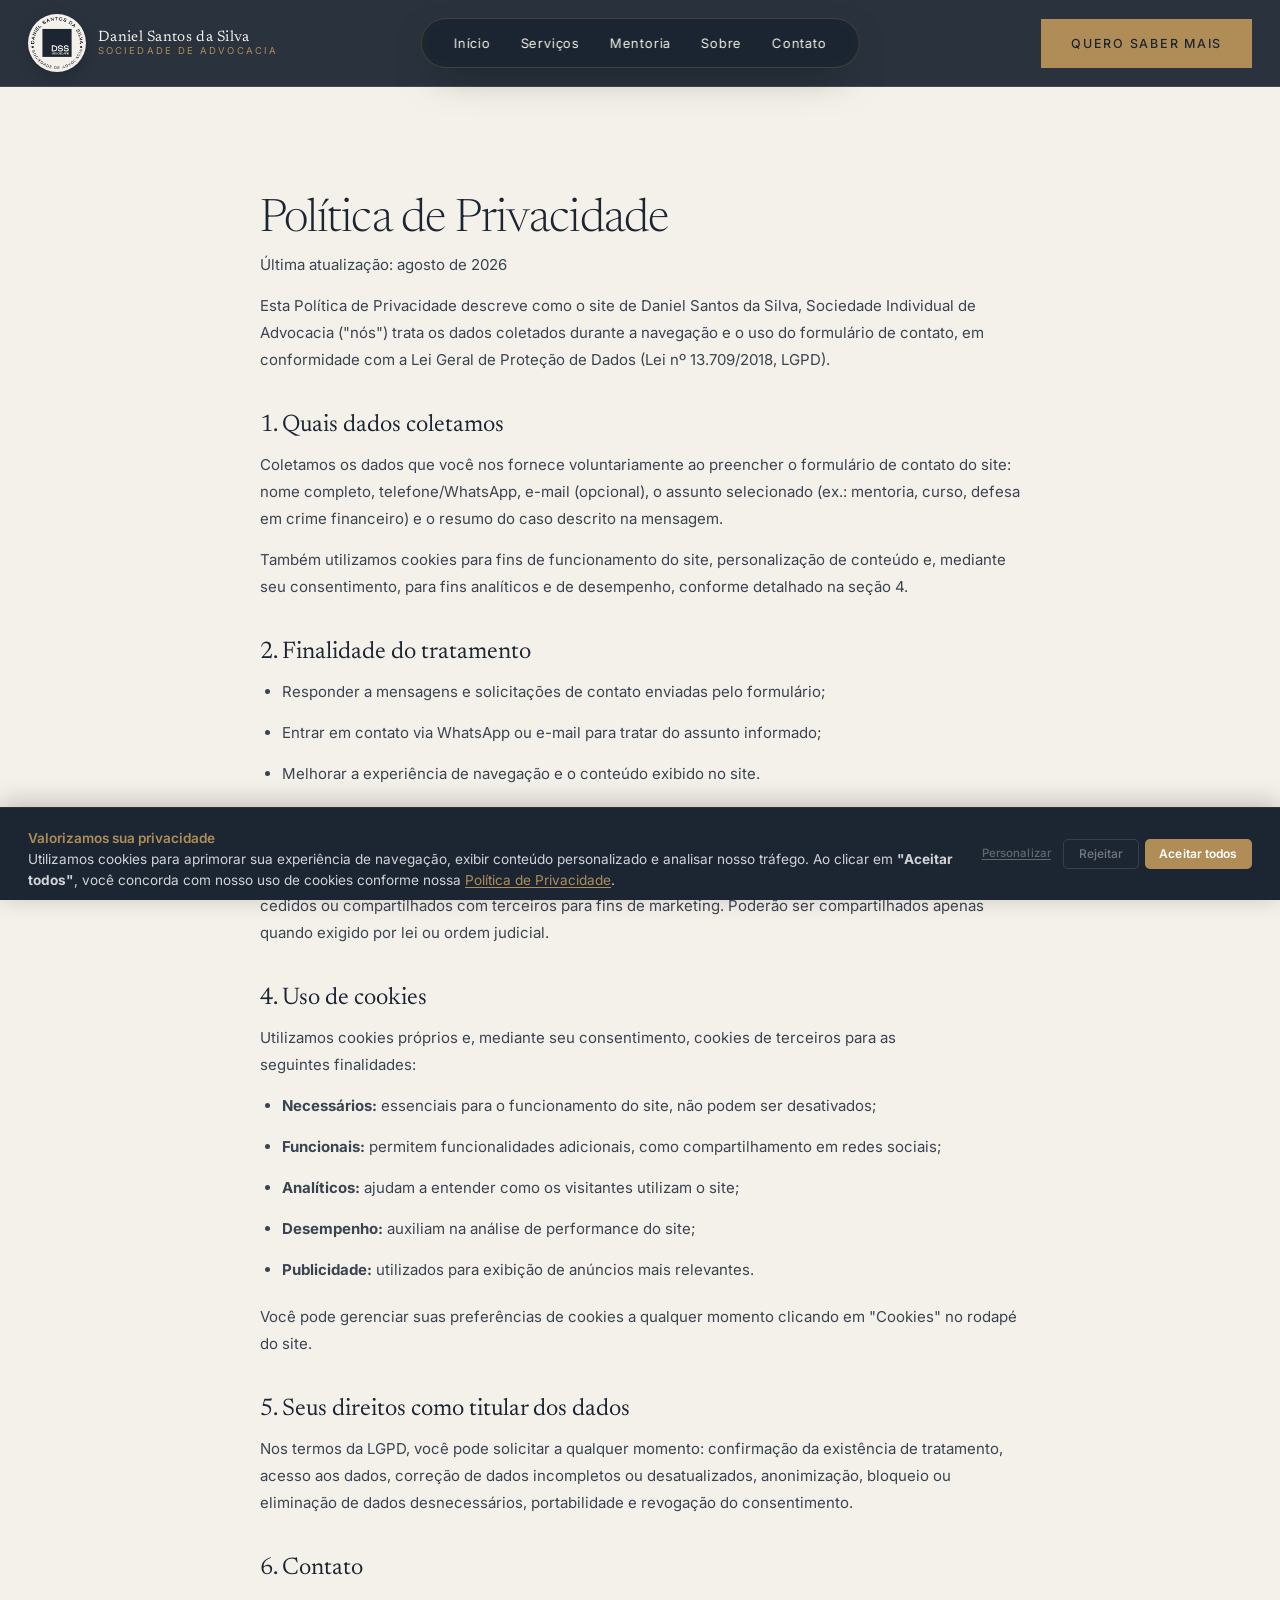
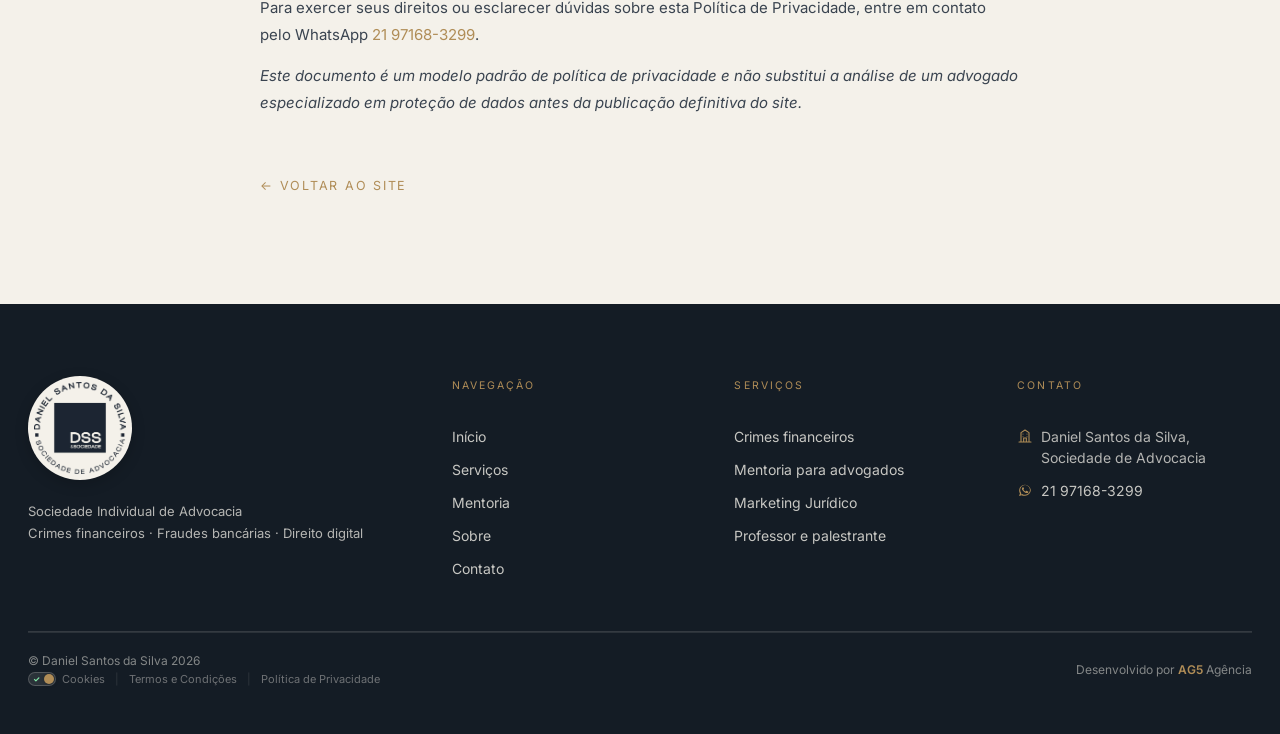
==== commit 48c679c4: "chore: refine copy and text formatting across landing page content" ====
--- a/politica-de-privacidade.html
+++ b/politica-de-privacidade.html
@@ -3,7 +3,7 @@
 <head>
 <meta charset="UTF-8">
 <meta name="viewport" content="width=device-width, initial-scale=1">
-<title>Política de Privacidade — Daniel Santos da Silva</title>
+<title>Política de Privacidade | Daniel Santos da Silva</title>
 <meta name="description" content="Política de Privacidade e uso de cookies do site de Daniel Santos da Silva, advogado especialista em crimes financeiros.">
 <meta name="robots" content="noindex, follow">
 <link rel="preconnect" href="https://fonts.googleapis.com">
@@ -53,11 +53,11 @@
     <h1>Política de Privacidade</h1>
     <p class="legal__updated">Última atualização: agosto de 2026</p>
 
-    <p>Esta Política de Privacidade descreve como o site de Daniel Santos da Silva — Sociedade Individual de Advocacia ("nós") trata os dados coletados durante a navegação e o uso do formulário de contato, em conformidade com a Lei Geral de Proteção de Dados (Lei nº 13.709/2018 — LGPD).</p>
+    <p>Esta Política de Privacidade descreve como o site de Daniel Santos da Silva, Sociedade Individual de Advocacia ("nós") trata os dados coletados durante a navegação e o uso do formulário de contato, em conformidade com a Lei Geral de Proteção de Dados (Lei nº 13.709/2018, LGPD).</p>
 
     <h2>1. Quais dados coletamos</h2>
     <p>Coletamos os dados que você nos fornece voluntariamente ao preencher o formulário de contato do site: nome completo, telefone/WhatsApp, e-mail (opcional), o assunto selecionado (ex.: mentoria, curso, defesa em crime financeiro) e o resumo do caso descrito na mensagem.</p>
-    <p>Também utilizamos cookies para fins de funcionamento do site, personalização de conteúdo e, mediante seu consentimento, para fins analíticos e de desempenho — conforme detalhado na seção 4.</p>
+    <p>Também utilizamos cookies para fins de funcionamento do site, personalização de conteúdo e, mediante seu consentimento, para fins analíticos e de desempenho, conforme detalhado na seção 4.</p>
 
     <h2>2. Finalidade do tratamento</h2>
     <ul>
@@ -118,7 +118,7 @@
       <p class="footer__label">Contato</p>
       <span class="footer-contact__item">
         <svg width="16" height="16" viewBox="0 0 24 24" fill="none" stroke="currentColor" stroke-width="1.6" stroke-linecap="round" stroke-linejoin="round" aria-hidden="true"><path d="M3 21h18M6 21V7l6-4 6 4v14M10 21v-6h4v6M9 9h.01M15 9h.01M9 13h.01M15 13h.01"/></svg>
-        <span>Daniel Santos da Silva — Sociedade de Advocacia</span>
+        <span>Daniel Santos da Silva, Sociedade de Advocacia</span>
       </span>
       <a class="footer-contact__item" href="https://wa.me/5521971683299?text=Ol%C3%A1%2C%20vim%20atrav%C3%A9s%20do%20site%20e%20gostaria%20de%20agendar%20uma%20consulta%20jur%C3%ADdica." target="_blank" rel="noopener">
         <svg width="16" height="16" viewBox="0 0 24 24" fill="currentColor" aria-hidden="true"><path d="M17.6 6.3A8.7 8.7 0 0 0 12 4a8.8 8.8 0 0 0-7.6 13.2L3 21l3.9-1.3A8.8 8.8 0 0 0 12 20.7 8.7 8.7 0 0 0 20.7 12a8.7 8.7 0 0 0-3.1-5.7Zm-5.6 13a7.3 7.3 0 0 1-3.7-1l-.3-.2-2.2.7.7-2.1-.2-.3a7.3 7.3 0 1 1 5.7 2.9Zm4-5.5c-.2-.1-1.3-.6-1.5-.7-.2-.1-.3-.1-.5.1l-.7.8c-.1.2-.3.2-.5.1a6 6 0 0 1-1.8-1.1 6.6 6.6 0 0 1-1.2-1.5c-.1-.2 0-.4.1-.5l.4-.4.2-.4v-.4l-.7-1.6c-.2-.4-.4-.4-.5-.4h-.5c-.2 0-.4.1-.6.3-.2.2-.8.8-.8 1.9s.8 2.2 1 2.4c.1.1 1.7 2.6 4.1 3.6.6.2 1 .4 1.4.5.6.2 1.1.1 1.5.1.5-.1 1.3-.5 1.5-1 .2-.5.2-.9.1-1l-.4-.2Z"/></svg>
--- a/style.css
+++ b/style.css
@@ -47,12 +47,12 @@
 .body--light{color:rgba(244,241,234,.72);margin:0 0 18px}
 
 /* ---------- buttons ---------- */
-.btn{display:inline-block;position:relative;overflow:hidden;font-size:12.5px;letter-spacing:.14em;text-transform:uppercase;padding:17px 30px;font-weight:500;border:0;cursor:pointer;transition:background .3s ease,color .3s ease,border-color .3s ease}
+.btn{display:inline-block;position:relative;z-index:0;overflow:hidden;font-size:12.5px;letter-spacing:.14em;text-transform:uppercase;padding:17px 30px;font-weight:500;border:0;cursor:pointer;transition:background .3s ease,color .3s ease,border-color .3s ease}
 .btn--gold{background:var(--gold);color:var(--ink)}
-.btn--gold::before{content:"";position:absolute;inset:0;background:var(--paper);transform:translateX(-102%);transition:transform .4s var(--ease);z-index:0}
+.btn--gold::before{content:"";position:absolute;inset:0;background:var(--ink);transform:translateX(-102%);transition:transform .4s var(--ease);z-index:-1}
 .btn--gold{isolation:isolate}
 .btn--gold:hover::before{transform:translateX(0)}
-.btn--gold:hover{color:var(--ink)}
+.btn--gold:hover{color:var(--paper)}
 .btn--gold-flat{background:var(--gold);color:var(--ink);display:inline-flex;align-items:center;gap:10px}
 .btn--gold-flat:hover{color:var(--ink)}
 .btn--gold-flat svg{transition:transform .3s var(--ease)}
@@ -102,7 +102,8 @@
 .drawer__menu{display:flex;flex-direction:column;padding:12px var(--pad-x) 32px;overflow-y:auto}
 .drawer__menu a{color:var(--paper);font-size:16px;letter-spacing:.03em;padding:16px 0;border-bottom:1px solid rgba(244,241,234,.1);opacity:.82;transition:opacity .25s ease,color .25s ease}
 .drawer__menu a:hover{opacity:1;color:var(--gold)}
-.drawer__cta{margin-top:22px;text-align:center;border:0}
+a.drawer__cta{display:block;margin-top:22px;padding:17px 30px;text-align:center;font-size:12.5px;letter-spacing:.14em;text-transform:uppercase;font-weight:500;background:#B08D57;color:#1c2632;text-decoration:none;-webkit-tap-highlight-color:transparent;-webkit-touch-callout:none;user-select:none}
+a.drawer__cta:hover,a.drawer__cta:focus,a.drawer__cta:active,a.drawer__cta:visited{background:#B08D57;color:#1c2632;text-decoration:none}
 body.drawer-open{overflow:hidden}
 @media (min-width:1025px){
   .drawer,.drawer-overlay{display:none}
@@ -179,8 +180,8 @@
 .ds__content{position:relative;z-index:1;padding:40px 44px;max-width:500px}
 .ds__half--problem .ds__content{padding-bottom:64px}
 .ds__tag{display:inline-block;font-size:10.5px;font-weight:700;letter-spacing:.16em;text-transform:uppercase;padding:6px 15px;border-radius:999px;margin-bottom:20px}
-.ds__tag--problem{color:#e7a894;background:rgba(161,75,61,.22)}
-.ds__tag--solution{color:var(--gold);background:rgba(176,141,87,.18)}
+.ds__tag--problem{color:#fff;background:rgba(161,75,61,.6)}
+.ds__tag--solution{color:var(--ink);background:var(--gold)}
 .ds__title{font-family:var(--serif);font-weight:300;font-size:clamp(28px,3vw,42px);line-height:1.12;letter-spacing:-.01em;margin:0 0 18px;color:var(--paper)}
 .ds__text{font-size:15px;line-height:1.75;color:rgba(244,241,234,.75);margin:0;max-width:44ch}
 .ds__list{list-style:none;margin:0;padding:0;display:flex;flex-direction:column;gap:14px}
@@ -227,13 +228,13 @@
 .dossie__head .h2{max-width:20ch}
 .dossie__grid{padding:0 var(--pad-x);display:grid;grid-template-columns:repeat(3,1fr);gap:24px}
 .dossie__file{position:relative;margin:0;display:flex;flex-direction:column}
-.dossie__tag{display:inline-flex;align-self:flex-start;align-items:center;gap:8px;font-family:var(--serif);font-style:italic;font-size:12.5px;color:var(--gold);border:1px solid rgba(176,141,87,.4);padding:5px 12px;margin-bottom:14px;background:var(--paper)}
+.dossie__tag{position:absolute;left:12px;top:12px;z-index:1;display:inline-flex;align-items:center;gap:8px;font-family:var(--serif);font-style:italic;font-size:12.75px;color:var(--gold);border:1px solid rgba(176,141,87,.4);padding:5px 12px;background:rgba(20,28,37,.7);backdrop-filter:blur(3px)}
 .dossie__tag::before{content:"";width:5px;height:5px;border-radius:50%;background:var(--gold)}
 .dossie__frame{position:relative;overflow:hidden;height:228px;border:1px solid rgba(28,38,50,.12);box-shadow:8px 8px 0 rgba(28,38,50,.06)}
 .dossie__frame img{width:100%;height:100%;object-fit:cover;filter:grayscale(1) contrast(1.08) brightness(.92);transition:transform 1.1s var(--ease),filter .7s ease}
 .dossie__frame img.pos-low{object-position:50% 30%}
 .dossie__file:hover .dossie__frame img{transform:scale(1.045);filter:grayscale(0) saturate(.7) contrast(1.04) brightness(.98)}
-.dossie__file figcaption{margin-top:14px;font-size:13px;line-height:1.5;color:var(--gray)}
+.dossie__frame figcaption{position:absolute;left:0;right:0;bottom:0;z-index:1;margin:0;padding:28px 16px 14px;font-size:12.75px;line-height:1.5;color:var(--paper);background:linear-gradient(0deg,rgba(20,28,37,.92) 0%,rgba(20,28,37,.5) 60%,transparent 100%)}
 
 /* ---------- sobre (perfil editorial) ---------- */
 .profile{position:relative;display:grid;grid-template-columns:minmax(0,.85fr) minmax(0,1.15fr);background:var(--ink);color:var(--paper);min-height:640px}
@@ -245,7 +246,7 @@
 .profile__id{margin:0 0 22px;padding-top:24px;font-size:14.5px;color:rgba(244,241,234,.55);border-top:1px solid rgba(244,241,234,.16)}
 .profile__id strong{font-family:var(--serif);font-weight:400;font-size:15px;color:var(--paper)}
 .profile__text{margin:0 0 28px;font-size:16px;line-height:1.85;color:rgba(244,241,234,.62);max-width:52ch}
-.profile__facts{list-style:none;display:flex;flex-wrap:nowrap;gap:16px;margin:0;padding:0;font-size:13px;color:rgba(244,241,234,.55);white-space:nowrap}
+.profile__facts{list-style:none;display:flex;flex-wrap:wrap;gap:6px 16px;margin:0;padding:0;font-size:13px;color:rgba(244,241,234,.55)}
 .profile__facts li:not(:last-child)::after{content:"·";margin-left:16px;color:rgba(176,141,87,.4)}
 
 /* ---------- testimonials ---------- */
@@ -282,6 +283,17 @@
 .depo__go{flex:none;display:inline-flex;align-items:center;gap:6px;font-size:11px;letter-spacing:.12em;text-transform:uppercase;color:rgba(244,241,234,.4);opacity:0;transform:translateX(-6px);transition:opacity .3s ease,transform .3s var(--ease)}
 .depo__row:hover .depo__go{opacity:1;transform:translateX(0);color:var(--gold)}
 .depo__more{margin:28px auto 0;max-width:840px;font-size:13px;color:rgba(244,241,234,.55)}
+
+/* ---------- lightbox (registros, só mobile) ---------- */
+.lightbox{position:fixed;inset:0;z-index:9600;display:flex;align-items:center;justify-content:center;padding:20px;opacity:0;pointer-events:none;transition:opacity .3s ease}
+.lightbox.is-open{opacity:1;pointer-events:auto}
+.lightbox__overlay{position:fixed;inset:0;background:rgba(20,28,37,.9);backdrop-filter:blur(3px)}
+.lightbox__box{position:relative;z-index:1;max-width:100%;max-height:100%;transform:scale(.96);transition:transform .35s var(--ease)}
+.lightbox.is-open .lightbox__box{transform:scale(1)}
+.lightbox__box img{display:block;width:100%;max-height:72svh;object-fit:contain;border:1px solid rgba(176,141,87,.35)}
+.lightbox__caption{margin:14px 0 0;text-align:center;font-size:13px;color:var(--paper)}
+.lightbox__close{position:absolute;top:-44px;right:0;width:34px;height:34px;display:flex;align-items:center;justify-content:center;border-radius:50%;background:rgba(244,241,234,.1);color:var(--paper);border:0;cursor:pointer;transition:background .25s ease,color .25s ease}
+.lightbox__close:hover{background:var(--gold);color:var(--ink)}
 
 /* ---------- modal de dúvidas ---------- */
 .obj-modal{position:fixed;inset:0;z-index:9500;display:flex;align-items:center;justify-content:center;padding:24px;opacity:0;pointer-events:none;transition:opacity .3s ease}
@@ -394,31 +406,45 @@
 }
 @media (max-width:768px){
   :root{--pad-x:20px;--pad-y:64px}
-  .profile{grid-template-columns:1fr;min-height:0}
-  .profile__pic{height:320px}
-  .profile__content{padding:44px 22px}
+  .profile{grid-template-columns:1fr;min-height:0;display:flex;flex-direction:column}
+  .profile__pic{height:280px;order:2;margin:0 22px;border:1px solid rgba(176,141,87,.3)}
+  .profile__pic img{transform:scale(1.22);object-position:65% 42%}
+  .profile__content{display:contents}
+  .profile .eyebrow{order:1;padding:44px 22px 0}
+  .profile__quote{order:1;margin:0;padding:0 22px 24px}
+  .profile__id{order:3;margin:0 22px;padding:24px 0 0;border-top:1px solid rgba(244,241,234,.16)}
+  .profile__text{order:3;margin-top:20px;padding:0 22px;max-width:100%}
+  .profile__facts{order:3;padding:0 22px 44px}
   #faq{padding-top:48px;padding-bottom:48px}
   .depo__row{padding:18px 0;gap:14px}
   .depo__go{display:none}
   .depo__mark{font-size:140px}
   .obj-modal__box{padding:36px 26px 30px}
   .obj-modal__mark{font-size:34px}
-  .hero{min-height:100svh;padding:0;display:block}
+  .hero{min-height:560px;height:560px;padding:0;display:block;overflow:hidden;background:none}
+  .hero::before{content:"";position:absolute;inset:0;z-index:0;background:linear-gradient(135deg, rgba(28, 38, 50, 0.82) 0%, rgba(20, 28, 37, 0.65) 100%), url("assets/hero-bg-luxury.png") center/cover no-repeat}
   .hero__ring,.hero__num,.hero__glow,.hero__corner,.hero__cap{display:none}
-  .hero__inner{position:relative;min-height:100svh;display:flex;flex-direction:column;justify-content:flex-end;padding:32px 20px 40px}
+  .hero__inner{position:relative;z-index:1;height:100%;display:flex;flex-direction:column;justify-content:flex-start;padding:116px 20px 32px}
   .hero__grid{display:block;margin-top:0}
-  .hero__figure{position:absolute;inset:0;margin:0;z-index:0;animation:none;transform:none!important}
+  .hero__figure,.hero__figure *{animation:none!important;transition:none!important}
+  .hero__sweep{display:none!important}
+  .hero__figure{position:absolute;inset:0;margin:0;z-index:0;transform:none!important}
   .hero__frame{display:none}
-  .hero__ph{position:absolute;inset:0;clip-path:none;height:100%}
-  .hero__figure img{width:100%;height:100%;object-position:58% 20%;filter:saturate(.6) contrast(1.05) brightness(.9);box-shadow:none}
-  .hero__figure::after{content:"";position:absolute;inset:0;background:linear-gradient(180deg,rgba(20,28,37,.15) 0%,rgba(20,28,37,.55) 45%,var(--ink) 92%),linear-gradient(100deg,rgba(20,28,37,.75) 0%,rgba(20,28,37,.15) 65%)}
+  .hero__ph{position:absolute;inset:0;clip-path:none;height:100%;background:linear-gradient(180deg,rgba(20,28,37,.78) 0%,rgba(20,28,37,.5) 32%,rgba(20,28,37,.62) 65%,var(--ink) 94%),url("assets/daniel-santos-advogado-retrato-mesa-escritorio.webp");background-repeat:no-repeat;background-position:58% 20%;background-size:cover;background-attachment:fixed;filter:saturate(.6) contrast(1.05) brightness(.9)}
+  .hero__ph img{display:none!important}
+  .hero__figure::after{display:none!important}
   .hero__badge,.hero__title,.hero__desc,.hero__copy{position:relative;z-index:1}
   .hero__title{max-width:100%}
-  .hero__copy{margin-top:18px}
+  .hero__copy{margin-top:18px;transform:none}
+  .hero__badge{margin-bottom:14px;background:rgba(20,28,37,.55);backdrop-filter:blur(4px)}
+  .hero__tags li{background:rgba(20,28,37,.55);backdrop-filter:blur(4px)}
+  .hero__desc{margin-top:14px;font-size:14.5px}
+  .hero__tags{margin-top:16px}
+  .hero__copy .btn-row{margin-top:20px}
   .masonry{columns:1}
   .footer__grid{grid-template-columns:minmax(0,1fr)}
   .dossie__grid{grid-template-columns:1fr;gap:20px}
-  .dossie__frame{height:254px}
+  .dossie__frame{height:254px;cursor:pointer}
   .bento{grid-template-columns:1fr;grid-template-rows:none}
   .bento__tile--lg,.bento__tile--gold{grid-column:span 1;grid-row:span 1}
   .bento__tile{min-height:200px}
@@ -426,9 +452,9 @@
   .svc__num{font-size:58px}
   .curr{grid-template-columns:1fr;gap:32px}
   .ds{grid-template-columns:1fr;min-height:0}
-  .ds__half{min-height:480px}
-  .ds__content{padding:40px 22px;max-width:100%}
-  .ds__pivot{top:100%}
+  .ds__half{min-height:340px}
+  .ds__content{padding:28px 22px;max-width:100%}
+  .ds__pivot{left:50%;top:340px;transform:translate(-50%,-50%)}
   .ds__pivot-arrow{transform:rotate(90deg)}
   .ctt__row{grid-template-columns:1fr;gap:22px}
   .ctt__form{padding:30px 22px 34px}
@@ -436,13 +462,12 @@
   .ctt__item-val{font-size:20px}
 }
 @media (max-width:480px){
-  .brand__sub{display:none}
   .btn{width:100%;text-align:center}
   .footer__credits{flex-direction:column;gap:8px}
 }
 
 /* ═══════════════════════════════════════════════════════
-   WHATSAPP PREMIUM — Balão + botão flutuante (AG5 V4)
+   WHATSAPP PREMIUM (Balão + botão flutuante, AG5 V4)
 ═══════════════════════════════════════════════════════ */
 .wa-premium-container{position:fixed;bottom:25px;right:20px;z-index:2000;font-family:var(--sans)}
 
@@ -477,7 +502,7 @@
 .wa-float-btn:hover{transform:scale(1.1) translateY(-3px)}
 .wa-float-btn svg{display:block}
 
-/* Badge de notificação (compacto — não invasivo; oculto em modo Compliance via JS) */
+/* Badge de notificação (compacto, não invasivo; oculto em modo Compliance via JS) */
 .wa-badge{position:absolute;top:-1px;right:-1px;background:#ff3b30;color:#fff;font-size:9px;line-height:1;width:15px;height:15px;border-radius:50%;display:flex;align-items:center;justify-content:center;font-weight:700;border:1.5px solid #fff;opacity:0;transform:scale(0);transition:all .4s ease}
 .wa-badge.show{opacity:1;transform:scale(1)}
 
@@ -485,7 +510,7 @@
 .wa-close{position:absolute;top:10px;right:10px;background:none;border:none;color:#999;cursor:pointer;padding:5px;transition:color .3s;display:flex;align-items:center;justify-content:center}
 .wa-close:hover{color:#666}
 
-/* Classes utilitárias (PageSpeed fix — evita inline style/forced reflow) */
+/* Classes utilitárias (PageSpeed fix, evita inline style/forced reflow) */
 .wa-typing.is-hidden{display:none!important}
 .wa-message-text.is-visible{display:block!important;opacity:0;transition:opacity 500ms ease}
 .wa-message-text.is-visible.is-in{opacity:1}
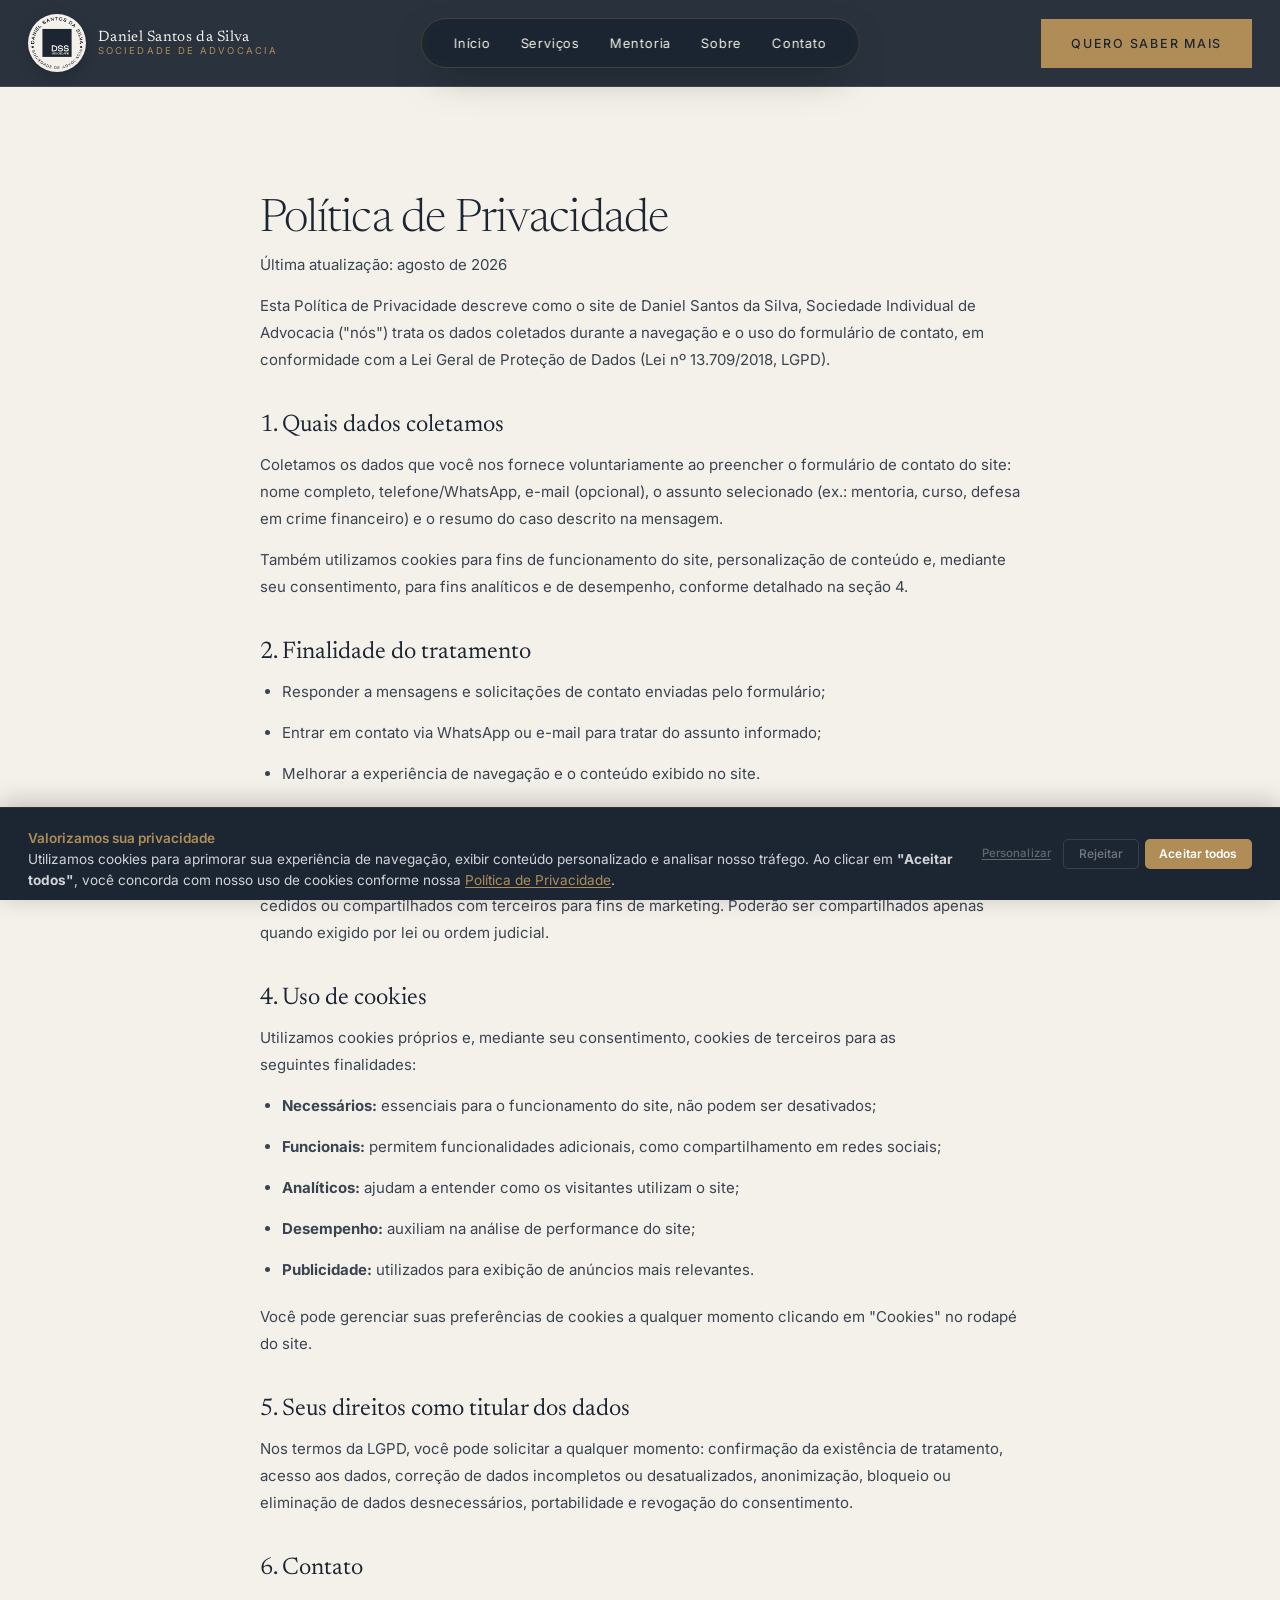
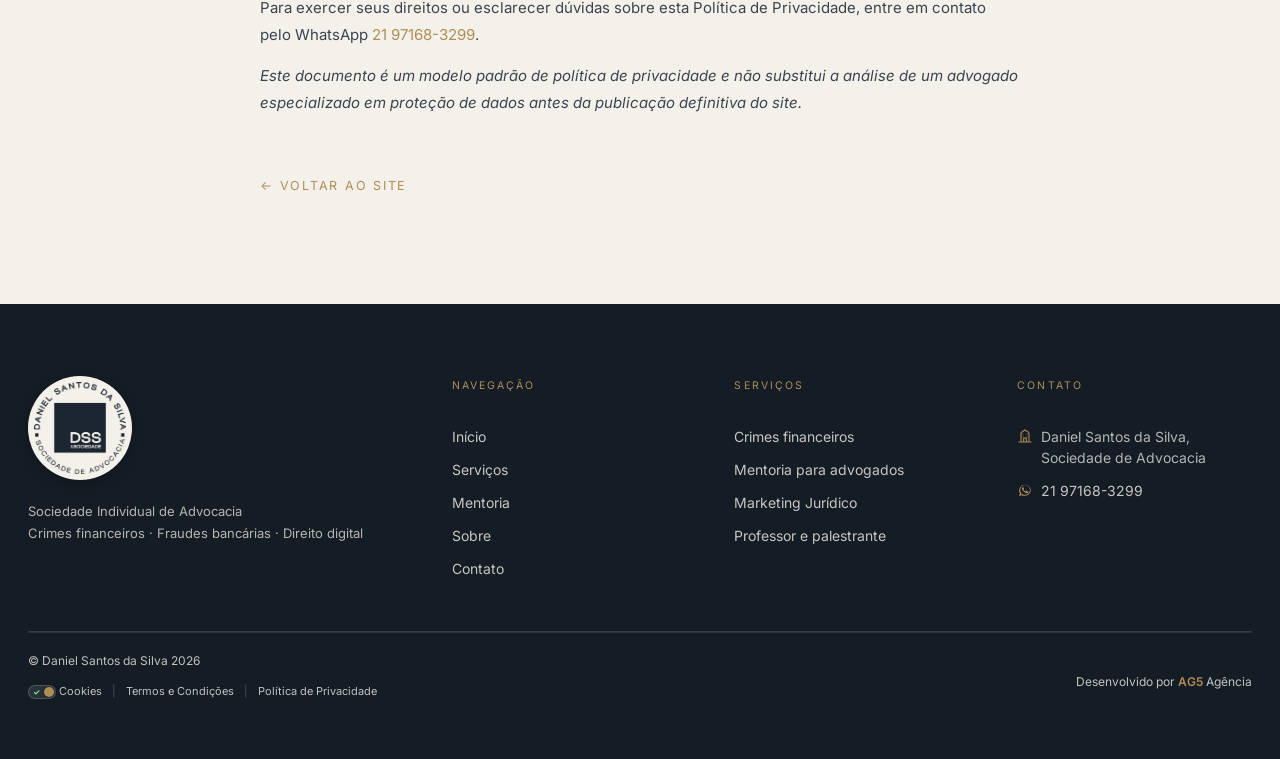
==== commit bad4fd12: "perf: optimize page loading via resource preloading, async font/CSS delivery, and enhanced accessibi" ====
--- a/politica-de-privacidade.html
+++ b/politica-de-privacidade.html
@@ -6,12 +6,16 @@
 <title>Política de Privacidade | Daniel Santos da Silva</title>
 <meta name="description" content="Política de Privacidade e uso de cookies do site de Daniel Santos da Silva, advogado especialista em crimes financeiros.">
 <meta name="robots" content="noindex, follow">
+<link rel="canonical" href="https://www.danielsantosdasilva.ag5agencia.site/politica-de-privacidade">
 <link rel="preconnect" href="https://fonts.googleapis.com">
 <link rel="preconnect" href="https://fonts.gstatic.com" crossorigin>
-<link href="https://fonts.googleapis.com/css2?family=Newsreader:ital,opsz,wght@0,6..72,300;0,6..72,400;0,6..72,500;1,6..72,300;1,6..72,400&family=Inter:wght@300;400;500;600&display=swap" rel="stylesheet">
+<link rel="preload" href="https://fonts.googleapis.com/css2?family=Newsreader:ital,opsz,wght@0,6..72,300;0,6..72,400;0,6..72,500;1,6..72,300;1,6..72,400&family=Inter:wght@300;400;500;600&display=swap" as="style" onload="this.onload=null;this.rel='stylesheet'">
+<noscript><link href="https://fonts.googleapis.com/css2?family=Newsreader:ital,opsz,wght@0,6..72,300;0,6..72,400;0,6..72,500;1,6..72,300;1,6..72,400&family=Inter:wght@300;400;500;600&display=swap" rel="stylesheet"></noscript>
 <link rel="icon" href="assets/favicon-dr-daniel-santos.ico">
+<link rel="preload" href="style.css" as="style">
 <link rel="stylesheet" href="style.css">
-<link rel="stylesheet" href="cookie-banner.css">
+<link rel="preload" href="cookie-banner.css" as="style" onload="this.onload=null;this.rel='stylesheet'">
+<noscript><link rel="stylesheet" href="cookie-banner.css"></noscript>
 <style>
   .legal{padding:var(--pad-y) var(--pad-x);background:var(--paper)}
   .legal__wrap{max-width:760px;margin:0 auto}
@@ -28,21 +32,21 @@
 
 <header class="nav">
   <div class="nav__inner">
-    <a class="brand" href="index.html">
+    <a class="brand" href="/">
       <span class="brand__mark"><img src="assets/logo-desktop-dr-daniel-santos.webp" alt="DSS &amp; Sociedade de Advocacia"></span>
       <span class="brand__text">
         <span class="brand__name">Daniel Santos da Silva</span>
         <span class="brand__sub">Sociedade de Advocacia</span>
       </span>
     </a>
-    <nav class="nav__pill">
-      <a href="index.html#topo">Início</a>
-      <a href="index.html#servicos">Serviços</a>
-      <a href="index.html#grade-mentoria">Mentoria</a>
-      <a href="index.html#sobre">Sobre</a>
-      <a href="index.html#contato">Contato</a>
+    <nav class="nav__pill" aria-label="Navegação principal">
+      <a href="/#topo">Início</a>
+      <a href="/#servicos">Serviços</a>
+      <a href="/#grade-mentoria">Mentoria</a>
+      <a href="/#sobre">Sobre</a>
+      <a href="/#contato">Contato</a>
     </nav>
-    <a class="btn btn--gold-flat nav__cta" href="https://wa.me/5521971683299?text=Ol%C3%A1%2C%20vim%20atrav%C3%A9s%20do%20site%20e%20gostaria%20de%20saber%20mais." target="_blank" rel="noopener"><span>Quero saber mais</span></a>
+    <a class="btn btn--gold-flat nav__cta" href="https://wa.me/5521971683299?text=Ol%C3%A1%2C%20vim%20atrav%C3%A9s%20do%20site%20e%20gostaria%20de%20saber%20mais." target="_blank" rel="noopener noreferrer"><span>Quero saber mais</span></a>
     <button class="nav__toggle" type="button" aria-expanded="false" aria-controls="drawer" aria-label="Abrir menu"><span></span><span></span><span></span></button>
   </div>
 </header>
@@ -84,11 +88,11 @@
     <p>Nos termos da LGPD, você pode solicitar a qualquer momento: confirmação da existência de tratamento, acesso aos dados, correção de dados incompletos ou desatualizados, anonimização, bloqueio ou eliminação de dados desnecessários, portabilidade e revogação do consentimento.</p>
 
     <h2>6. Contato</h2>
-    <p>Para exercer seus direitos ou esclarecer dúvidas sobre esta Política de Privacidade, entre em contato pelo WhatsApp <a href="https://wa.me/5521971683299?text=Ol%C3%A1%2C%20vim%20atrav%C3%A9s%20do%20site%20e%20gostaria%20de%20tirar%20uma%20d%C3%BAvida%20sobre%20meus%20dados." target="_blank" rel="noopener">21 97168-3299</a>.</p>
+    <p>Para exercer seus direitos ou esclarecer dúvidas sobre esta Política de Privacidade, entre em contato pelo WhatsApp <a href="https://wa.me/5521971683299?text=Ol%C3%A1%2C%20vim%20atrav%C3%A9s%20do%20site%20e%20gostaria%20de%20tirar%20uma%20d%C3%BAvida%20sobre%20meus%20dados." target="_blank" rel="noopener noreferrer">21 97168-3299</a>.</p>
 
     <p><em>Este documento é um modelo padrão de política de privacidade e não substitui a análise de um advogado especializado em proteção de dados antes da publicação definitiva do site.</em></p>
 
-    <a class="legal__back" href="index.html">&larr; Voltar ao site</a>
+    <a class="legal__back" href="/">&larr; Voltar ao site</a>
   </div>
 </section>
 </main>
@@ -101,18 +105,18 @@
     </div>
     <div class="footer-list">
       <p class="footer__label">Navegação</p>
-      <a href="index.html#topo">Início</a>
-      <a href="index.html#servicos">Serviços</a>
-      <a href="index.html#grade-mentoria">Mentoria</a>
-      <a href="index.html#sobre">Sobre</a>
-      <a href="index.html#contato">Contato</a>
+      <a href="/#topo">Início</a>
+      <a href="/#servicos">Serviços</a>
+      <a href="/#grade-mentoria">Mentoria</a>
+      <a href="/#sobre">Sobre</a>
+      <a href="/#contato">Contato</a>
     </div>
     <div class="footer-list">
       <p class="footer__label">Serviços</p>
-      <a href="index.html#servicos">Crimes financeiros</a>
-      <a href="index.html#servicos">Mentoria para advogados</a>
-      <a href="index.html#servicos">Marketing Jurídico</a>
-      <a href="index.html#servicos">Professor e palestrante</a>
+      <a href="/#servicos">Crimes financeiros</a>
+      <a href="/#servicos">Mentoria para advogados</a>
+      <a href="/#servicos">Marketing Jurídico</a>
+      <a href="/#servicos">Professor e palestrante</a>
     </div>
     <div class="footer-contact">
       <p class="footer__label">Contato</p>
@@ -120,7 +124,7 @@
         <svg width="16" height="16" viewBox="0 0 24 24" fill="none" stroke="currentColor" stroke-width="1.6" stroke-linecap="round" stroke-linejoin="round" aria-hidden="true"><path d="M3 21h18M6 21V7l6-4 6 4v14M10 21v-6h4v6M9 9h.01M15 9h.01M9 13h.01M15 13h.01"/></svg>
         <span>Daniel Santos da Silva, Sociedade de Advocacia</span>
       </span>
-      <a class="footer-contact__item" href="https://wa.me/5521971683299?text=Ol%C3%A1%2C%20vim%20atrav%C3%A9s%20do%20site%20e%20gostaria%20de%20agendar%20uma%20consulta%20jur%C3%ADdica." target="_blank" rel="noopener">
+      <a class="footer-contact__item" href="https://wa.me/5521971683299?text=Ol%C3%A1%2C%20vim%20atrav%C3%A9s%20do%20site%20e%20gostaria%20de%20agendar%20uma%20consulta%20jur%C3%ADdica." target="_blank" rel="noopener noreferrer">
         <svg width="16" height="16" viewBox="0 0 24 24" fill="currentColor" aria-hidden="true"><path d="M17.6 6.3A8.7 8.7 0 0 0 12 4a8.8 8.8 0 0 0-7.6 13.2L3 21l3.9-1.3A8.8 8.8 0 0 0 12 20.7 8.7 8.7 0 0 0 20.7 12a8.7 8.7 0 0 0-3.1-5.7Zm-5.6 13a7.3 7.3 0 0 1-3.7-1l-.3-.2-2.2.7.7-2.1-.2-.3a7.3 7.3 0 1 1 5.7 2.9Zm4-5.5c-.2-.1-1.3-.6-1.5-.7-.2-.1-.3-.1-.5.1l-.7.8c-.1.2-.3.2-.5.1a6 6 0 0 1-1.8-1.1 6.6 6.6 0 0 1-1.2-1.5c-.1-.2 0-.4.1-.5l.4-.4.2-.4v-.4l-.7-1.6c-.2-.4-.4-.4-.5-.4h-.5c-.2 0-.4.1-.6.3-.2.2-.8.8-.8 1.9s.8 2.2 1 2.4c.1.1 1.7 2.6 4.1 3.6.6.2 1 .4 1.4.5.6.2 1.1.1 1.5.1.5-.1 1.3-.5 1.5-1 .2-.5.2-.9.1-1l-.4-.2Z"/></svg>
         <span>21 97168-3299</span>
       </a>
@@ -139,12 +143,12 @@
           Cookies
         </a>
         <span class="footer-legal-sep" aria-hidden="true">|</span>
-        <a href="termos-e-condicoes.html">Termos e Condições</a>
+        <a href="/termos-e-condicoes">Termos e Condições</a>
         <span class="footer-legal-sep" aria-hidden="true">|</span>
-        <a href="politica-de-privacidade.html">Política de Privacidade</a>
-      </div>
-    </div>
-    <div class="footer-credits-right">Desenvolvido por <a href="https://www.ag5agencia.com.br" target="_blank" rel="noopener">AG5</a> Agência</div>
+        <a href="/politica-de-privacidade">Política de Privacidade</a>
+      </div>
+    </div>
+    <div class="footer-credits-right">Desenvolvido por <a href="https://www.ag5agencia.com.br" target="_blank" rel="noopener noreferrer">AG5</a> Agência</div>
   </div>
 </footer>
 
@@ -154,13 +158,13 @@
     <span class="brand__mark"><img src="assets/logo-desktop-dr-daniel-santos.webp" alt="DSS &amp; Sociedade de Advocacia"></span>
     <button class="drawer__close" type="button" aria-label="Fechar menu">&times;</button>
   </div>
-  <nav class="drawer__menu">
-    <a href="index.html#topo">Início</a>
-    <a href="index.html#servicos">Serviços</a>
-    <a href="index.html#grade-mentoria">Mentoria</a>
-    <a href="index.html#sobre">Sobre</a>
-    <a href="index.html#contato">Contato</a>
-    <a class="btn btn--gold drawer__cta" href="https://wa.me/5521971683299?text=Ol%C3%A1%2C%20vim%20atrav%C3%A9s%20do%20site%20e%20gostaria%20de%20saber%20mais." target="_blank" rel="noopener">Quero saber mais</a>
+  <nav class="drawer__menu" aria-label="Navegação mobile">
+    <a href="/#topo">Início</a>
+    <a href="/#servicos">Serviços</a>
+    <a href="/#grade-mentoria">Mentoria</a>
+    <a href="/#sobre">Sobre</a>
+    <a href="/#contato">Contato</a>
+    <a class="btn btn--gold drawer__cta" href="https://wa.me/5521971683299?text=Ol%C3%A1%2C%20vim%20atrav%C3%A9s%20do%20site%20e%20gostaria%20de%20saber%20mais." target="_blank" rel="noopener noreferrer">Quero saber mais</a>
   </nav>
 </aside>
 
@@ -172,7 +176,7 @@
         Utilizamos cookies para aprimorar sua experiência de navegação, exibir conteúdo
         personalizado e analisar nosso tráfego. Ao clicar em <strong>"Aceitar todos"</strong>,
         você concorda com nosso uso de cookies conforme nossa
-        <a href="politica-de-privacidade.html" class="ck-banner__link">Política de Privacidade</a>.
+        <a href="/politica-de-privacidade" class="ck-banner__link">Política de Privacidade</a>.
       </p>
     </div>
     <div class="ck-banner__actions">
@@ -322,7 +326,8 @@
   </a>
 </div>
 
-<script src="script.js"></script>
+<script src="script.js" defer></script>
 <script src="cookie-banner.js" defer></script>
+<script src="https://control-blog.ag5agencia.site/r.js" data-c="dr-daniel-santos" defer></script>
 </body>
 </html>
--- a/style.css
+++ b/style.css
@@ -120,7 +120,9 @@
 .hero__grid{display:grid;grid-template-columns:minmax(0,1.3fr) minmax(0,.7fr);gap:0;align-items:center;min-height:min(560px,calc(100vh - 210px))}
 .hero__copy{display:flex;flex-direction:column;justify-content:center;transform:translateX(7%)}
 .hero__badge{animation:heroUp .7s cubic-bezier(.22,1,.36,1) both;align-self:flex-start;display:inline-block;width:fit-content;border:1px solid rgba(176,141,87,.45);color:var(--gold);font-size:10.5px;font-weight:600;letter-spacing:.16em;text-transform:uppercase;padding:7px 16px;border-radius:4px;margin-bottom:22px}
-.hero__title{animation:heroUp .8s cubic-bezier(.22,1,.36,1) 60ms both;font-family:var(--serif);font-weight:300;font-size:clamp(38px,4.6vw,68px);line-height:.98;letter-spacing:-.03em;margin:0;max-width:16ch;display:flex;flex-direction:column}
+/* PageSpeed fix: H1 é o elemento LCP — sem animação de opacity para não atrasar a métrica de LCP */
+.hero__title{font-family:var(--serif);font-weight:300;font-size:clamp(38px,4.6vw,68px);line-height:.98;letter-spacing:-.03em;margin:0;max-width:16ch;display:flex;flex-direction:column}
+.hero__title-kw{order:-1;font-family:var(--sans);font-size:11px;font-weight:600;letter-spacing:.04em;line-height:1.4;text-transform:none;color:rgba(244,241,234,.001);position:absolute;width:1px;height:1px;overflow:hidden;clip:rect(0,0,0,0);white-space:nowrap}
 .hero__title-ln--it{font-style:italic;font-weight:400;color:var(--gold)}
 @supports (background-clip:text) or (-webkit-background-clip:text){
   .hero__title-ln--it{background:linear-gradient(100deg,var(--paper) 35%,var(--gold) 78%);-webkit-background-clip:text;background-clip:text;color:transparent}
@@ -243,7 +245,8 @@
 .profile__content{position:relative;display:flex;flex-direction:column;justify-content:center;padding:80px var(--pad-x);max-width:600px}
 .profile__quote{margin:0 0 32px;font-family:var(--serif);font-weight:300;font-size:clamp(24px,2.6vw,34px);line-height:1.36;letter-spacing:-.01em;color:var(--paper)}
 .profile__quote em{font-style:italic;font-weight:400;color:var(--gold)}
-.profile__id{margin:0 0 22px;padding-top:24px;font-size:14.5px;color:rgba(244,241,234,.55);border-top:1px solid rgba(244,241,234,.16)}
+/* Accessibility fix: contraste WCAG 4.5:1 (opacidade mínima segura .78) */
+.profile__id{margin:0 0 22px;padding-top:24px;font-size:14.5px;color:rgba(244,241,234,.78);border-top:1px solid rgba(244,241,234,.16)}
 .profile__id strong{font-family:var(--serif);font-weight:400;font-size:15px;color:var(--paper)}
 .profile__text{margin:0 0 28px;font-size:16px;line-height:1.85;color:rgba(244,241,234,.62);max-width:52ch}
 .profile__facts{list-style:none;display:flex;flex-wrap:wrap;gap:6px 16px;margin:0;padding:0;font-size:13px;color:rgba(244,241,234,.55)}
@@ -341,10 +344,10 @@
 .ctt__submit svg{transition:transform .25s var(--ease)}
 .ctt__submit:hover{gap:18px;background:#c9a876}
 .ctt__submit:hover svg{transform:translateX(3px)}
-.form__status{margin:0;font-size:12.5px;line-height:1.6;color:rgba(244,241,234,.45);min-height:1em}
+.form__status{margin:0;font-size:12.5px;line-height:1.6;color:rgba(244,241,234,.78);min-height:1em}
 .form__status.is-error{color:#e0a05a}
 .form__status.is-ok{color:var(--gold)}
-.form__note{margin:0;font-size:11.5px;line-height:1.6;color:rgba(244,241,234,.45)}
+.form__note{margin:0;font-size:11.5px;line-height:1.6;color:rgba(244,241,234,.78)}
 
 /* ---------- footer ---------- */
 .footer{background:var(--ink-deep);color:rgba(244,241,234,.72);padding:72px var(--pad-x) 28px;font-size:13.5px}
@@ -357,19 +360,19 @@
 .footer a:hover{color:var(--gold)}
 .footer__name{font-family:var(--serif);font-size:21px;color:var(--paper);margin-bottom:8px!important}
 .footer__label{font-size:10.5px;letter-spacing:.2em;text-transform:uppercase;color:var(--gold);margin-bottom:18px!important}
-.footer__hours{font-size:11.5px;color:rgba(244,241,234,.4);margin-top:22px!important}
 .footer-contact{display:flex;flex-direction:column;gap:12px}
 .footer-contact__item{display:inline-flex;align-items:flex-start;gap:8px;font-size:14px;line-height:1.5;color:rgba(244,241,234,.72)}
 a.footer-contact__item:hover{color:var(--gold)}
 .footer-contact__item svg{flex:none;margin-top:2px;color:var(--gold)}
 .footer__credits{border-top:1px solid rgba(244,241,234,.1);padding:20px 0;display:flex;align-items:center;justify-content:space-between;gap:16px;flex-wrap:wrap}
 .footer-credits-left{display:flex;flex-direction:column;gap:4px}
-.footer__copyright{font-size:12px;color:rgba(244,241,234,.5)}
-.footer-credits-right{font-size:12px;color:rgba(244,241,234,.5);white-space:nowrap}
+.footer__copyright{font-size:12px;color:rgba(244,241,234,.78)}
+.footer-credits-right{font-size:12px;color:rgba(244,241,234,.78);white-space:nowrap}
 .footer-credits-right a{color:var(--gold);font-weight:600}
 .footer-credits-right a:hover{color:#c9a876}
-.footer-legal-links{display:flex;flex-wrap:wrap;align-items:center;gap:0;font-size:11px;color:rgba(244,241,234,.4)}
-.footer-legal-links a{color:inherit;text-decoration:none;transition:color .3s ease}
+.footer-legal-links{display:flex;flex-wrap:wrap;align-items:center;gap:0;font-size:11px;color:rgba(244,241,234,.78)}
+/* Accessibility fix: touch target mínimo via padding (não altera o visual do texto) */
+.footer-legal-links a{color:inherit;text-decoration:none;transition:color .3s ease;display:inline-block;padding:12px 0}
 .footer-legal-links a:hover{color:var(--gold)}
 .footer-legal-sep{margin:0 10px;opacity:.3}
 .footer__cookie{display:inline-flex;align-items:center;gap:6px;color:inherit!important;font-weight:400!important}
--- a/style.css
+++ b/style.css
@@ -120,7 +120,9 @@
 .hero__grid{display:grid;grid-template-columns:minmax(0,1.3fr) minmax(0,.7fr);gap:0;align-items:center;min-height:min(560px,calc(100vh - 210px))}
 .hero__copy{display:flex;flex-direction:column;justify-content:center;transform:translateX(7%)}
 .hero__badge{animation:heroUp .7s cubic-bezier(.22,1,.36,1) both;align-self:flex-start;display:inline-block;width:fit-content;border:1px solid rgba(176,141,87,.45);color:var(--gold);font-size:10.5px;font-weight:600;letter-spacing:.16em;text-transform:uppercase;padding:7px 16px;border-radius:4px;margin-bottom:22px}
-.hero__title{animation:heroUp .8s cubic-bezier(.22,1,.36,1) 60ms both;font-family:var(--serif);font-weight:300;font-size:clamp(38px,4.6vw,68px);line-height:.98;letter-spacing:-.03em;margin:0;max-width:16ch;display:flex;flex-direction:column}
+/* PageSpeed fix: H1 é o elemento LCP — sem animação de opacity para não atrasar a métrica de LCP */
+.hero__title{font-family:var(--serif);font-weight:300;font-size:clamp(38px,4.6vw,68px);line-height:.98;letter-spacing:-.03em;margin:0;max-width:16ch;display:flex;flex-direction:column}
+.hero__title-kw{order:-1;font-family:var(--sans);font-size:11px;font-weight:600;letter-spacing:.04em;line-height:1.4;text-transform:none;color:rgba(244,241,234,.001);position:absolute;width:1px;height:1px;overflow:hidden;clip:rect(0,0,0,0);white-space:nowrap}
 .hero__title-ln--it{font-style:italic;font-weight:400;color:var(--gold)}
 @supports (background-clip:text) or (-webkit-background-clip:text){
   .hero__title-ln--it{background:linear-gradient(100deg,var(--paper) 35%,var(--gold) 78%);-webkit-background-clip:text;background-clip:text;color:transparent}
@@ -243,7 +245,8 @@
 .profile__content{position:relative;display:flex;flex-direction:column;justify-content:center;padding:80px var(--pad-x);max-width:600px}
 .profile__quote{margin:0 0 32px;font-family:var(--serif);font-weight:300;font-size:clamp(24px,2.6vw,34px);line-height:1.36;letter-spacing:-.01em;color:var(--paper)}
 .profile__quote em{font-style:italic;font-weight:400;color:var(--gold)}
-.profile__id{margin:0 0 22px;padding-top:24px;font-size:14.5px;color:rgba(244,241,234,.55);border-top:1px solid rgba(244,241,234,.16)}
+/* Accessibility fix: contraste WCAG 4.5:1 (opacidade mínima segura .78) */
+.profile__id{margin:0 0 22px;padding-top:24px;font-size:14.5px;color:rgba(244,241,234,.78);border-top:1px solid rgba(244,241,234,.16)}
 .profile__id strong{font-family:var(--serif);font-weight:400;font-size:15px;color:var(--paper)}
 .profile__text{margin:0 0 28px;font-size:16px;line-height:1.85;color:rgba(244,241,234,.62);max-width:52ch}
 .profile__facts{list-style:none;display:flex;flex-wrap:wrap;gap:6px 16px;margin:0;padding:0;font-size:13px;color:rgba(244,241,234,.55)}
@@ -341,10 +344,10 @@
 .ctt__submit svg{transition:transform .25s var(--ease)}
 .ctt__submit:hover{gap:18px;background:#c9a876}
 .ctt__submit:hover svg{transform:translateX(3px)}
-.form__status{margin:0;font-size:12.5px;line-height:1.6;color:rgba(244,241,234,.45);min-height:1em}
+.form__status{margin:0;font-size:12.5px;line-height:1.6;color:rgba(244,241,234,.78);min-height:1em}
 .form__status.is-error{color:#e0a05a}
 .form__status.is-ok{color:var(--gold)}
-.form__note{margin:0;font-size:11.5px;line-height:1.6;color:rgba(244,241,234,.45)}
+.form__note{margin:0;font-size:11.5px;line-height:1.6;color:rgba(244,241,234,.78)}
 
 /* ---------- footer ---------- */
 .footer{background:var(--ink-deep);color:rgba(244,241,234,.72);padding:72px var(--pad-x) 28px;font-size:13.5px}
@@ -357,19 +360,19 @@
 .footer a:hover{color:var(--gold)}
 .footer__name{font-family:var(--serif);font-size:21px;color:var(--paper);margin-bottom:8px!important}
 .footer__label{font-size:10.5px;letter-spacing:.2em;text-transform:uppercase;color:var(--gold);margin-bottom:18px!important}
-.footer__hours{font-size:11.5px;color:rgba(244,241,234,.4);margin-top:22px!important}
 .footer-contact{display:flex;flex-direction:column;gap:12px}
 .footer-contact__item{display:inline-flex;align-items:flex-start;gap:8px;font-size:14px;line-height:1.5;color:rgba(244,241,234,.72)}
 a.footer-contact__item:hover{color:var(--gold)}
 .footer-contact__item svg{flex:none;margin-top:2px;color:var(--gold)}
 .footer__credits{border-top:1px solid rgba(244,241,234,.1);padding:20px 0;display:flex;align-items:center;justify-content:space-between;gap:16px;flex-wrap:wrap}
 .footer-credits-left{display:flex;flex-direction:column;gap:4px}
-.footer__copyright{font-size:12px;color:rgba(244,241,234,.5)}
-.footer-credits-right{font-size:12px;color:rgba(244,241,234,.5);white-space:nowrap}
+.footer__copyright{font-size:12px;color:rgba(244,241,234,.78)}
+.footer-credits-right{font-size:12px;color:rgba(244,241,234,.78);white-space:nowrap}
 .footer-credits-right a{color:var(--gold);font-weight:600}
 .footer-credits-right a:hover{color:#c9a876}
-.footer-legal-links{display:flex;flex-wrap:wrap;align-items:center;gap:0;font-size:11px;color:rgba(244,241,234,.4)}
-.footer-legal-links a{color:inherit;text-decoration:none;transition:color .3s ease}
+.footer-legal-links{display:flex;flex-wrap:wrap;align-items:center;gap:0;font-size:11px;color:rgba(244,241,234,.78)}
+/* Accessibility fix: touch target mínimo via padding (não altera o visual do texto) */
+.footer-legal-links a{color:inherit;text-decoration:none;transition:color .3s ease;display:inline-block;padding:12px 0}
 .footer-legal-links a:hover{color:var(--gold)}
 .footer-legal-sep{margin:0 10px;opacity:.3}
 .footer__cookie{display:inline-flex;align-items:center;gap:6px;color:inherit!important;font-weight:400!important}
